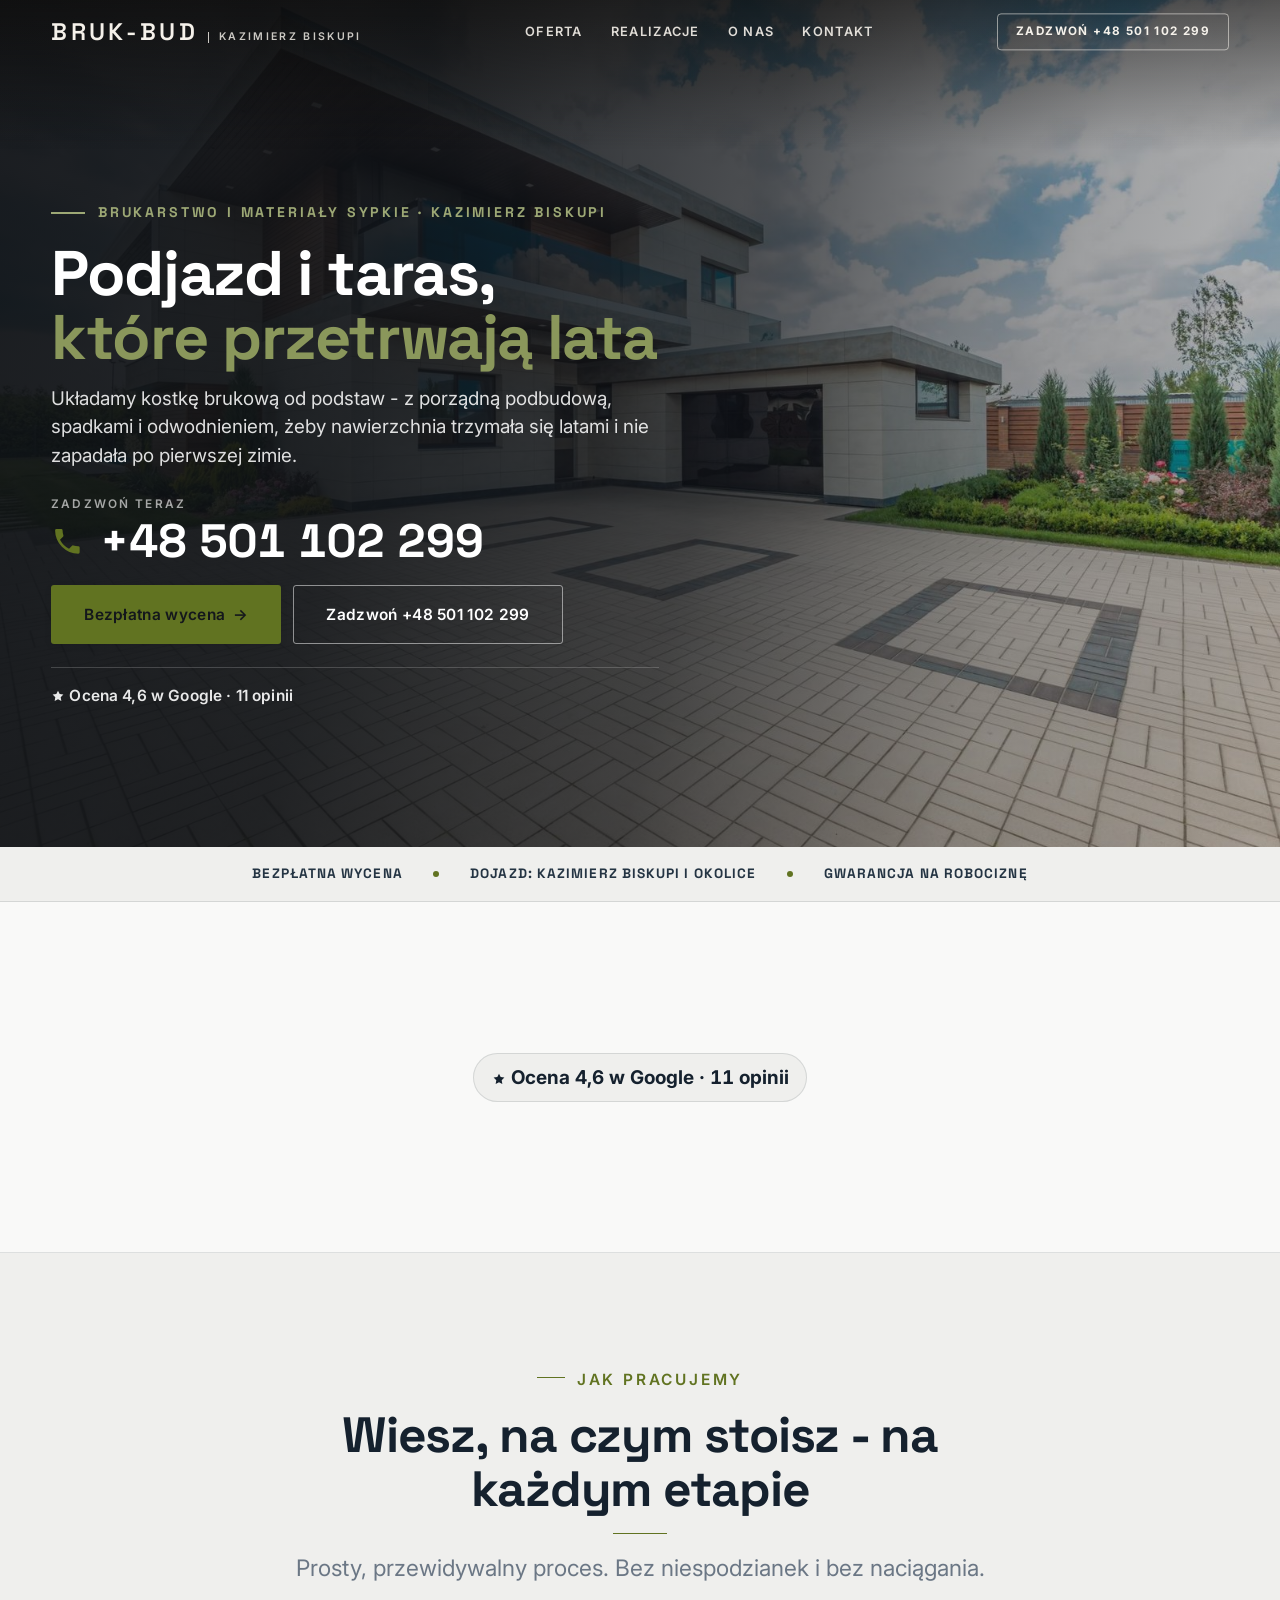
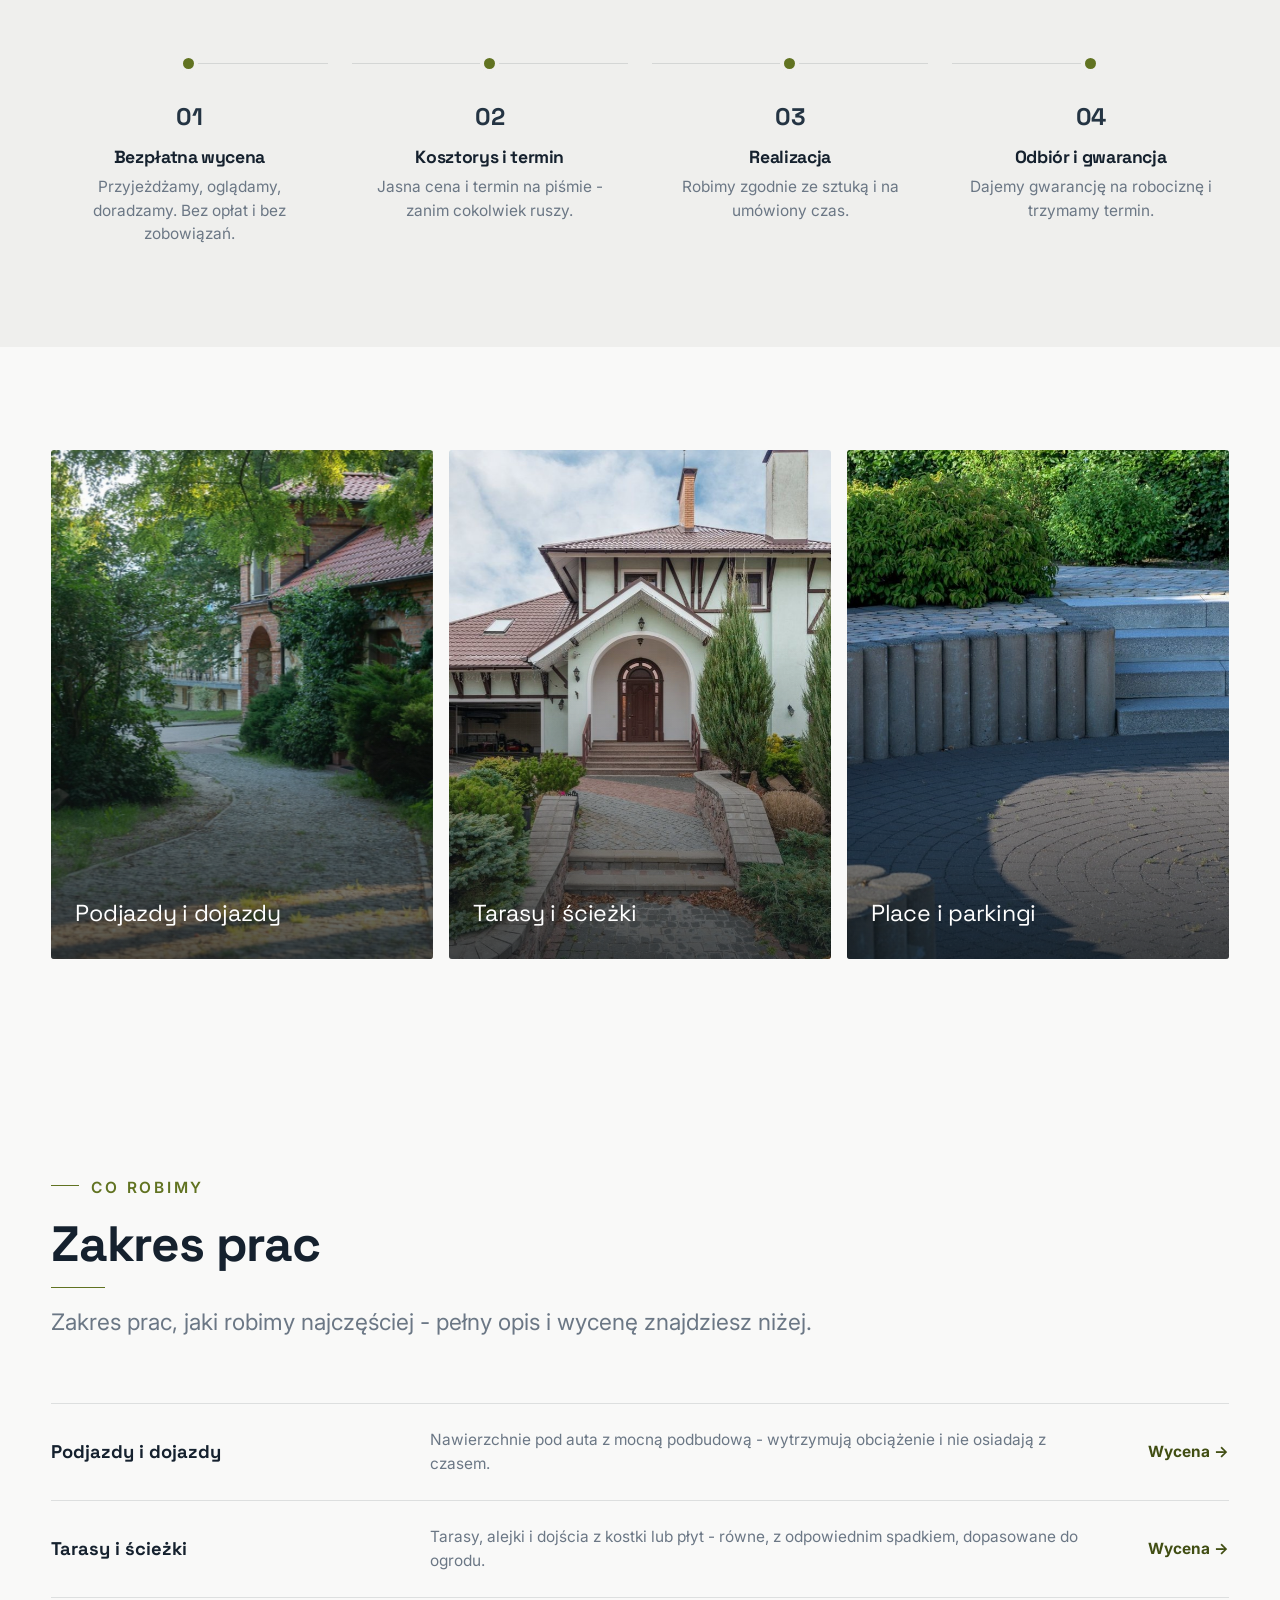
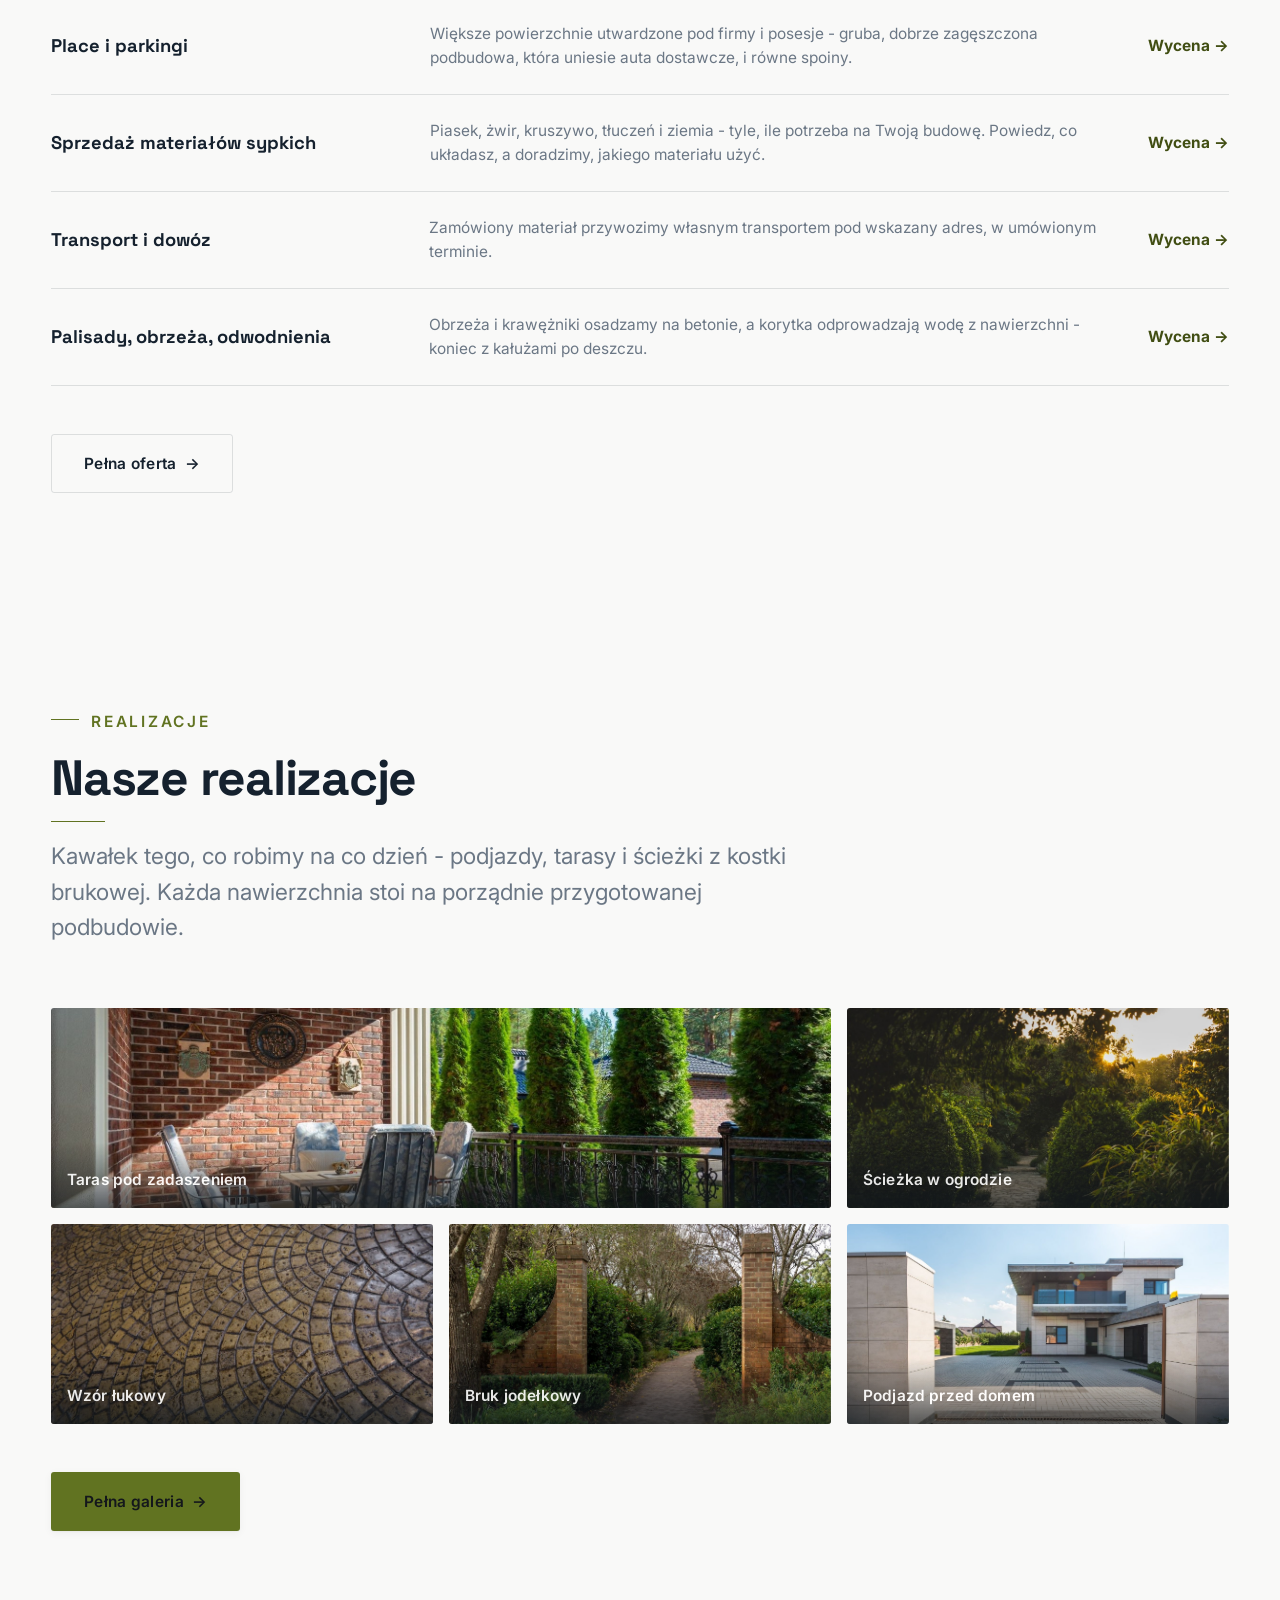
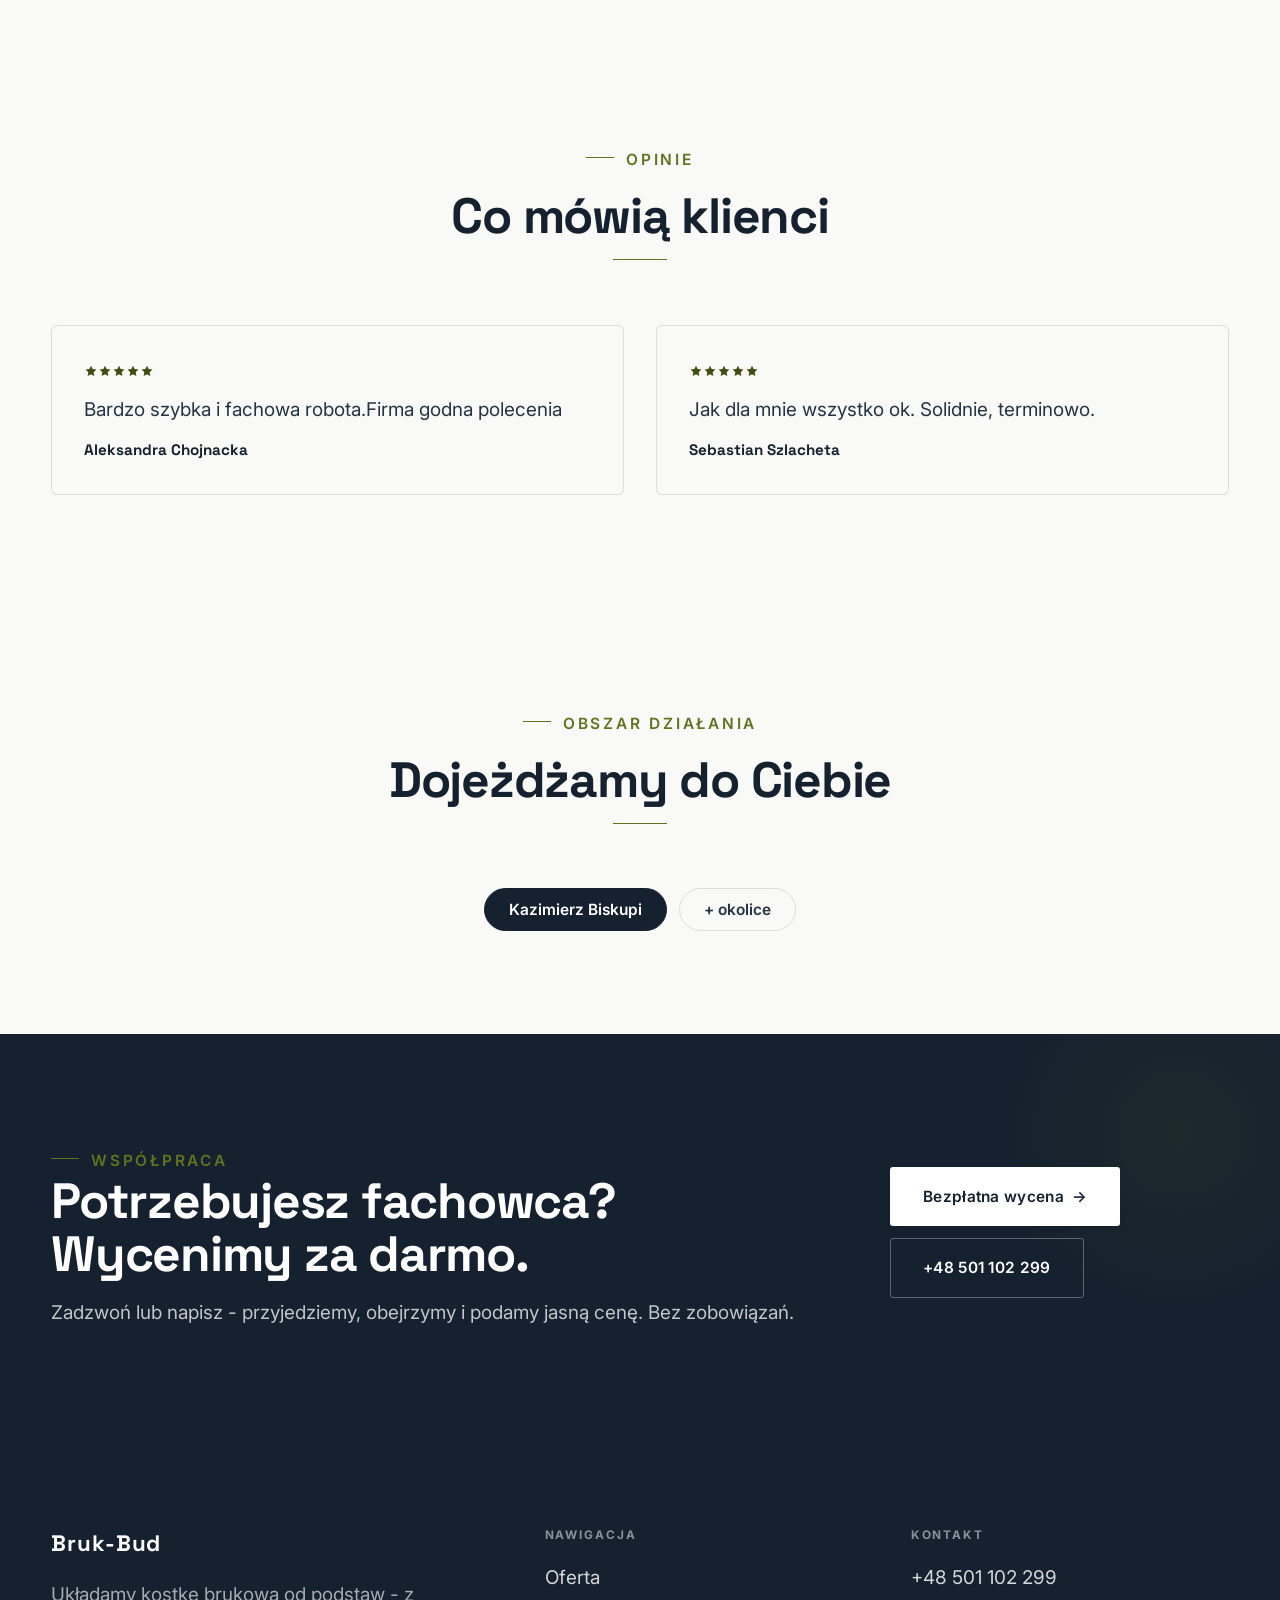
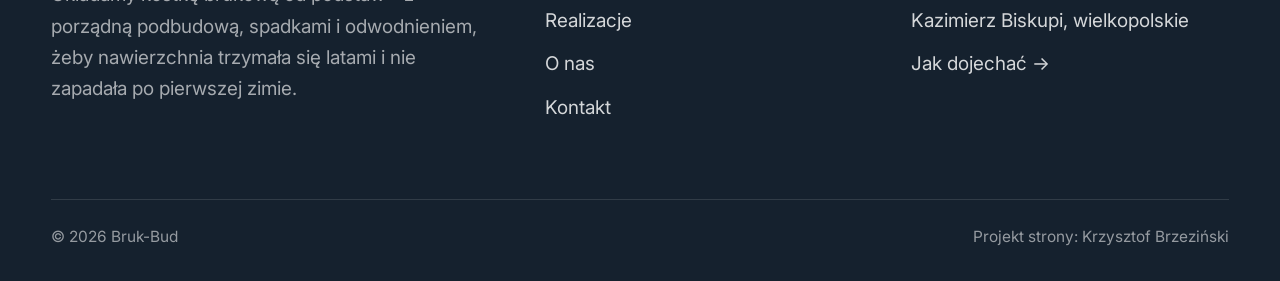
==== index.html @ 710ef91d "Strona demo: bruk-bud-ukladanie-kostki-brukowej-sprzedaz-i-transport-materialow-sypkich" ====
<!DOCTYPE html>
<html lang="pl">
<head>
<meta charset="UTF-8">
<meta name="viewport" content="width=device-width, initial-scale=1.0">
<title>Bruk-Bud - Brukarstwo i materiały sypkie · Kazimierz Biskupi</title>
<meta name="description" content="Bruk-Bud - układanie kostki brukowej, podjazdy, tarasy i place, a do tego sprzedaż i dowóz materiałów sypkich: piasku, żwiru, kruszywa i ziemi. Kazimierz Biskupi, Konin i okolice.">
<link rel="preconnect" href="https://fonts.googleapis.com">
<link rel="preconnect" href="https://fonts.gstatic.com" crossorigin>
<link href="https://fonts.googleapis.com/css2?family=Space+Grotesk:wght@500;600;700&family=Inter:wght@400;500;600&display=swap" rel="stylesheet">
<link rel="stylesheet" href="assets/styles.css">
</head>
<body>

<header class="nav">
  <div class="wrap nav-inner">
    <a class="brand" href="index.html"><span class="name">Bruk-Bud</span><span class="sub">Kazimierz Biskupi</span></a>
    <nav class="nav-links">
      <a href="oferta.html">Oferta</a>
      <a href="realizacje.html">Realizacje</a>
      <a href="o-nas.html">O nas</a>
      <a href="kontakt.html">Kontakt</a>
      <a href="tel:+48501102299" class="btn btn-accent">Zadzwoń +48 501 102 299</a>
    </nav>
    <button class="nav-toggle" aria-label="Menu"><span></span><span></span><span></span></button>
  </div>
</header>

<section class="hero-fach">
  <img class="hf-photo" src="img/hero.jpg" fetchpriority="high" data-rotate="img/g12.jpg|img/g14.jpg" alt="Bruk-Bud">
  <div class="hf-panel">
    <div class="hf-inner">
      <span class="hf-kicker">Brukarstwo i materiały sypkie · Kazimierz Biskupi</span>
      <h1 class="hf-title">Podjazd i taras, <em>które przetrwają lata</em></h1>
      <p class="hf-lead">Układamy kostkę brukową od podstaw - z porządną podbudową, spadkami i odwodnieniem, żeby nawierzchnia trzymała się latami i nie zapadała po pierwszej zimie.</p>
      <a class="hf-phone" href="tel:+48501102299"><span class="hf-phone-lab">Zadzwoń teraz</span><span class="hf-phone-num"><svg class="ico-tel" width="16" height="16" viewBox="0 0 24 24" fill="none" aria-hidden="true"><path d="M6.6 10.8a15.5 15.5 0 0 0 6.6 6.6l2.2-2.2a1 1 0 0 1 1-.24 11.4 11.4 0 0 0 3.6.58 1 1 0 0 1 1 1V20a1 1 0 0 1-1 1A17 17 0 0 1 3 4a1 1 0 0 1 1-1h3.5a1 1 0 0 1 1 1c0 1.25.2 2.46.58 3.6a1 1 0 0 1-.25 1l-2.23 2.2Z" fill="currentColor"/></svg> +48 501 102 299</span></a>
      <div class="hf-actions">
        <a href="kontakt.html" class="btn btn-accent">Bezpłatna wycena <span class="arr">→</span></a>
        <a href="tel:+48501102299" class="btn btn-ghost hf-ghost">Zadzwoń +48 501 102 299</a>
      </div>
      <div class="hf-trust"><svg class="ico-star" width="14" height="14" viewBox="0 0 24 24" style="vertical-align:-2px" aria-hidden="true"><path d="M12 2.8l2.85 5.8 6.4.93-4.63 4.5 1.1 6.37L12 17.4l-5.72 3 1.1-6.37-4.63-4.5 6.4-.93L12 2.8Z" fill="currentColor"/></svg> Ocena 4,6 w Google · 11 opinii</div>
    </div>
  </div>
</section>
<section class="fach-promise">
  <div class="wrap">
    <ul class="fp-row reveal"><li>Bezpłatna wycena</li><li>Dojazd: Kazimierz Biskupi i okolice</li><li>Gwarancja na robociznę</li></ul>
  </div>
</section>
<section class="trust-bar">
  <div class="wrap">
    <div class="tb-google reveal"><svg class="ico-star" width="14" height="14" viewBox="0 0 24 24" style="vertical-align:-2px" aria-hidden="true"><path d="M12 2.8l2.85 5.8 6.4.93-4.63 4.5 1.1 6.37L12 17.4l-5.72 3 1.1-6.37-4.63-4.5 6.4-.93L12 2.8Z" fill="currentColor"/></svg> Ocena 4,6 w Google · 11 opinii</div>
  </div>
</section>
<section class="proces fachowcy">
  <div class="wrap">
    <div class="head center reveal">
      <span class="eyebrow">Jak pracujemy</span>
      <h2>Wiesz, na czym stoisz - na każdym etapie</h2>
      <p>Prosty, przewidywalny proces. Bez niespodzianek i bez naciągania.</p>
    </div>
    <ol class="proces-line">
      <li class="reveal"><span class="pno">01</span><h3>Bezpłatna wycena</h3><p>Przyjeżdżamy, oglądamy, doradzamy. Bez opłat i bez zobowiązań.</p></li>
      <li class="reveal"><span class="pno">02</span><h3>Kosztorys i termin</h3><p>Jasna cena i termin na piśmie - zanim cokolwiek ruszy.</p></li>
      <li class="reveal"><span class="pno">03</span><h3>Realizacja</h3><p>Robimy zgodnie ze sztuką i na umówiony czas.</p></li>
      <li class="reveal"><span class="pno">04</span><h3>Odbiór i gwarancja</h3><p>Dajemy gwarancję na robociznę i trzymamy termin.</p></li>
    </ol>
  </div>
</section>
<section class="gateways-band">
  <div class="wrap">
    <div class="gateways">
      <a href="oferta.html" class="gateway reveal"><img src="img/g1.jpg" alt="Podjazdy i dojazdy" loading="lazy"><span class="g-ttl">Podjazdy i dojazdy</span></a>
      <a href="oferta.html" class="gateway reveal"><img src="img/g2.jpg" alt="Tarasy i ścieżki" loading="lazy"><span class="g-ttl">Tarasy i ścieżki</span></a>
      <a href="oferta.html" class="gateway reveal"><img src="img/g3.jpg" alt="Place i parkingi" loading="lazy"><span class="g-ttl">Place i parkingi</span></a>
    </div>
  </div>
</section>
<section class="fach-uslugi">
  <div class="wrap">
    <div class="head reveal">
      <span class="eyebrow">Co robimy</span>
      <h2>Zakres prac</h2>
      <p>Zakres prac, jaki robimy najczęściej - pełny opis i wycenę znajdziesz niżej.</p>
    </div>
    <ul class="fu-list">
      <li class="fu-row reveal"><div class="fu-name">Podjazdy i dojazdy</div><div class="fu-desc">Nawierzchnie pod auta z mocną podbudową - wytrzymują obciążenie i nie osiadają z czasem.</div><a class="fu-cta" href="kontakt.html">Wycena <span class="arr">→</span></a></li>
      <li class="fu-row reveal"><div class="fu-name">Tarasy i ścieżki</div><div class="fu-desc">Tarasy, alejki i dojścia z kostki lub płyt - równe, z odpowiednim spadkiem, dopasowane do ogrodu.</div><a class="fu-cta" href="kontakt.html">Wycena <span class="arr">→</span></a></li>
      <li class="fu-row reveal"><div class="fu-name">Place i parkingi</div><div class="fu-desc">Większe powierzchnie utwardzone pod firmy i posesje - gruba, dobrze zagęszczona podbudowa, która uniesie auta dostawcze, i równe spoiny.</div><a class="fu-cta" href="kontakt.html">Wycena <span class="arr">→</span></a></li>
      <li class="fu-row reveal"><div class="fu-name">Sprzedaż materiałów sypkich</div><div class="fu-desc">Piasek, żwir, kruszywo, tłuczeń i ziemia - tyle, ile potrzeba na Twoją budowę. Powiedz, co układasz, a doradzimy, jakiego materiału użyć.</div><a class="fu-cta" href="kontakt.html">Wycena <span class="arr">→</span></a></li>
      <li class="fu-row reveal"><div class="fu-name">Transport i dowóz</div><div class="fu-desc">Zamówiony materiał przywozimy własnym transportem pod wskazany adres, w umówionym terminie.</div><a class="fu-cta" href="kontakt.html">Wycena <span class="arr">→</span></a></li>
      <li class="fu-row reveal"><div class="fu-name">Palisady, obrzeża, odwodnienia</div><div class="fu-desc">Obrzeża i krawężniki osadzamy na betonie, a korytka odprowadzają wodę z nawierzchni - koniec z kałużami po deszczu.</div><a class="fu-cta" href="kontakt.html">Wycena <span class="arr">→</span></a></li>
    </ul>
    <div style="margin-top:var(--space-7)" class="reveal"><a href="oferta.html" class="btn btn-ghost">Pełna oferta <span class="arr">→</span></a></div>
  </div>
</section>
<section>
  <div class="wrap">
    <div class="head reveal">
      <span class="eyebrow">Realizacje</span>
      <h2>Nasze realizacje</h2>
      <p>Kawałek tego, co robimy na co dzień - podjazdy, tarasy i ścieżki z kostki brukowej. Każda nawierzchnia stoi na porządnie przygotowanej podbudowie.</p>
    </div>
    <div class="gallery">
      <div class="tile t-two3 reveal"><img src="img/g4.jpg" alt="Taras pod zadaszeniem" loading="lazy"><div class="cap">Taras pod zadaszeniem</div></div>
      <div class="tile t-third reveal"><img src="img/g5.jpg" alt="Ścieżka w ogrodzie" loading="lazy"><div class="cap">Ścieżka w ogrodzie</div></div>
      <div class="tile t-third reveal"><img src="img/g6.jpg" alt="Wzór łukowy" loading="lazy"><div class="cap">Wzór łukowy</div></div>
      <div class="tile t-third reveal"><img src="img/g7.jpg" alt="Bruk jodełkowy" loading="lazy"><div class="cap">Bruk jodełkowy</div></div>
      <div class="tile t-third reveal"><img src="img/g8.jpg" alt="Podjazd przed domem" loading="lazy"><div class="cap">Podjazd przed domem</div></div>
    </div>
    <div style="margin-top:var(--space-7)" class="reveal"><a href="realizacje.html" class="btn btn-accent">Pełna galeria <span class="arr">→</span></a></div>
  </div>
</section>
<section class="opinie">
  <div class="wrap">
    <div class="head center reveal">
      <span class="eyebrow">Opinie</span>
      <h2>Co mówią klienci</h2>
    </div>
    <div class="opinie-grid">
      <figure class="op-card reveal"><span class="op-star"><svg class="ico-star" width="14" height="14" viewBox="0 0 24 24" style="vertical-align:-2px" aria-hidden="true"><path d="M12 2.8l2.85 5.8 6.4.93-4.63 4.5 1.1 6.37L12 17.4l-5.72 3 1.1-6.37-4.63-4.5 6.4-.93L12 2.8Z" fill="currentColor"/></svg><svg class="ico-star" width="14" height="14" viewBox="0 0 24 24" style="vertical-align:-2px" aria-hidden="true"><path d="M12 2.8l2.85 5.8 6.4.93-4.63 4.5 1.1 6.37L12 17.4l-5.72 3 1.1-6.37-4.63-4.5 6.4-.93L12 2.8Z" fill="currentColor"/></svg><svg class="ico-star" width="14" height="14" viewBox="0 0 24 24" style="vertical-align:-2px" aria-hidden="true"><path d="M12 2.8l2.85 5.8 6.4.93-4.63 4.5 1.1 6.37L12 17.4l-5.72 3 1.1-6.37-4.63-4.5 6.4-.93L12 2.8Z" fill="currentColor"/></svg><svg class="ico-star" width="14" height="14" viewBox="0 0 24 24" style="vertical-align:-2px" aria-hidden="true"><path d="M12 2.8l2.85 5.8 6.4.93-4.63 4.5 1.1 6.37L12 17.4l-5.72 3 1.1-6.37-4.63-4.5 6.4-.93L12 2.8Z" fill="currentColor"/></svg><svg class="ico-star" width="14" height="14" viewBox="0 0 24 24" style="vertical-align:-2px" aria-hidden="true"><path d="M12 2.8l2.85 5.8 6.4.93-4.63 4.5 1.1 6.37L12 17.4l-5.72 3 1.1-6.37-4.63-4.5 6.4-.93L12 2.8Z" fill="currentColor"/></svg></span><blockquote>Bardzo szybka i fachowa robota.Firma godna polecenia</blockquote><span class="op-autor">Aleksandra Chojnacka</span></figure>
      <figure class="op-card reveal"><span class="op-star"><svg class="ico-star" width="14" height="14" viewBox="0 0 24 24" style="vertical-align:-2px" aria-hidden="true"><path d="M12 2.8l2.85 5.8 6.4.93-4.63 4.5 1.1 6.37L12 17.4l-5.72 3 1.1-6.37-4.63-4.5 6.4-.93L12 2.8Z" fill="currentColor"/></svg><svg class="ico-star" width="14" height="14" viewBox="0 0 24 24" style="vertical-align:-2px" aria-hidden="true"><path d="M12 2.8l2.85 5.8 6.4.93-4.63 4.5 1.1 6.37L12 17.4l-5.72 3 1.1-6.37-4.63-4.5 6.4-.93L12 2.8Z" fill="currentColor"/></svg><svg class="ico-star" width="14" height="14" viewBox="0 0 24 24" style="vertical-align:-2px" aria-hidden="true"><path d="M12 2.8l2.85 5.8 6.4.93-4.63 4.5 1.1 6.37L12 17.4l-5.72 3 1.1-6.37-4.63-4.5 6.4-.93L12 2.8Z" fill="currentColor"/></svg><svg class="ico-star" width="14" height="14" viewBox="0 0 24 24" style="vertical-align:-2px" aria-hidden="true"><path d="M12 2.8l2.85 5.8 6.4.93-4.63 4.5 1.1 6.37L12 17.4l-5.72 3 1.1-6.37-4.63-4.5 6.4-.93L12 2.8Z" fill="currentColor"/></svg><svg class="ico-star" width="14" height="14" viewBox="0 0 24 24" style="vertical-align:-2px" aria-hidden="true"><path d="M12 2.8l2.85 5.8 6.4.93-4.63 4.5 1.1 6.37L12 17.4l-5.72 3 1.1-6.37-4.63-4.5 6.4-.93L12 2.8Z" fill="currentColor"/></svg></span><blockquote>Jak dla mnie wszystko ok. Solidnie, terminowo.</blockquote><span class="op-autor">Sebastian Szlacheta</span></figure>
    </div>
  </div>
</section>
<section class="obszar">
  <div class="wrap">
    <div class="head center reveal">
      <span class="eyebrow">Obszar działania</span>
      <h2>Dojeżdżamy do Ciebie</h2>
    </div>
    <ul class="obszar-list reveal"><li class="is-home">Kazimierz Biskupi</li><li>+ okolice</li></ul>
  </div>
</section>
<section class="cta">
  <div class="wrap">
    <div class="reveal">
      <span class="eyebrow">Współpraca</span>
      <h2>Potrzebujesz fachowca? Wycenimy za darmo.</h2>
      <p>Zadzwoń lub napisz - przyjedziemy, obejrzymy i podamy jasną cenę. Bez zobowiązań.</p>
    </div>
    <div class="cta-actions reveal">
      <a href="kontakt.html" class="btn btn-light">Bezpłatna wycena <span class="arr">→</span></a>
      <a href="tel:+48501102299" class="btn btn-ghost" style="color:#fff;border-color:rgba(255,255,255,.3)">+48 501 102 299</a>
    </div>
  </div>
</section>

<footer>
  <div class="wrap">
    <div class="foot-grid">
      <div class="foot-brand">
        <div class="name">Bruk-Bud</div>
        <p>Układamy kostkę brukową od podstaw - z porządną podbudową, spadkami i odwodnieniem, żeby nawierzchnia trzymała się latami i nie zapadała po pierwszej zimie.</p>
      </div>
      <div class="foot-col">
        <h4>Nawigacja</h4>
        <a href="oferta.html">Oferta</a>
        <a href="realizacje.html">Realizacje</a>
        <a href="o-nas.html">O nas</a>
        <a href="kontakt.html">Kontakt</a>
      </div>
      <div class="foot-col">
        <h4>Kontakt</h4>
        <a href="tel:+48501102299">+48 501 102 299</a>
        <p>Kazimierz Biskupi, wielkopolskie</p>
        <a href="https://www.google.com/maps?cid=4151594293863534883" target="_blank" rel="noopener">Jak dojechać →</a>
      </div>
    </div>
    <div class="foot-bot">
      <span>© 2026 Bruk-Bud</span>
      <span>Projekt strony: Krzysztof Brzeziński</span>
    </div>
  </div>
</footer>
<div class="sticky-call"><a class="sc-call" href="tel:+48501102299"><svg class="ico-tel" width="16" height="16" viewBox="0 0 24 24" fill="none" aria-hidden="true"><path d="M6.6 10.8a15.5 15.5 0 0 0 6.6 6.6l2.2-2.2a1 1 0 0 1 1-.24 11.4 11.4 0 0 0 3.6.58 1 1 0 0 1 1 1V20a1 1 0 0 1-1 1A17 17 0 0 1 3 4a1 1 0 0 1 1-1h3.5a1 1 0 0 1 1 1c0 1.25.2 2.46.58 3.6a1 1 0 0 1-.25 1l-2.23 2.2Z" fill="currentColor"/></svg> Zadzwoń</a><a class="sc-quote" href="kontakt.html">Bezpłatna wycena</a></div>

<script src="assets/main.js"></script>
</body>
</html>
---- assets/styles.css ----
/* ============================================================
   STOLBASZ — premium, architektoniczny B2B fit-out
   Jasna paleta, zero brązu. System wg premium-web-craft.
   Projekt strony: Krzysztof Brzeziński
   ============================================================ */

:root{
  /* PALETA — jasna, architektoniczna, chłodna */
  --paper:#F4F6F8;          /* główne tło */
  --paper-2:#E7EBEF;        /* sekcje alternatywne (chłodny jasny szary) */
  --paper-3:#E7EBEF;        /* delikatne wypełnienia */
  --ink:#15212E;            /* tekst główny — chłodny grafit */
  --ink-soft:#243443;       /* nagłówki drugorzędne */
  --muted:#6B7785;          /* tekst poboczny */
  --line:rgba(21,33,46,.12);/* hairline */
  --accent:#E8A317;         /* stonowany petrol-slate — jedyny akcent */
  --accent-d:#C9870C;
  --accent-soft:rgba(232,163,23,.10);
  --dark:#15212E;           /* sekcje ciemne (stopka/CTA) */

  /* ODSTĘPY — skala 4/8 */
  --space-1:4px; --space-2:8px; --space-3:12px; --space-4:16px; --space-5:24px;
  --space-6:32px; --space-7:48px; --space-8:64px; --space-9:96px; --space-10:128px;

  /* TYPOGRAFIA — fluid clamp() (skala podbita 16.07.2026: większe, czytelniejsze litery — uwaga Adama) */
  --text-sm:clamp(.9rem,.87rem + .12vw,1rem);
  --text-base:clamp(1.08rem,1.04rem + .18vw,1.2rem);
  --text-lg:clamp(1.24rem,1.15rem + .34vw,1.44rem);
  --text-h3:clamp(1.34rem,1.22rem + .55vw,1.66rem);
  --text-h2:clamp(2.1rem,1.66rem + 2.1vw,3.1rem);
  --text-h1:clamp(2.9rem,2.1rem + 4vw,5.1rem);

  /* PROMIENIE — architektoniczne, raczej ostre */
  --r-sm:3px; --r-md:6px; --r-lg:10px;

  /* RUCH */
  --ease:cubic-bezier(.25,.46,.45,.94); --dur:.24s;

  /* CIENIE — miękkie, warstwowe */
  --sh-sm:0 1px 2px rgba(16,24,32,.04), 0 2px 8px rgba(16,24,32,.05);
  --sh-md:0 2px 6px rgba(16,24,32,.05), 0 12px 28px -8px rgba(16,24,32,.12);
  --sh-lg:0 6px 14px rgba(16,24,32,.07), 0 26px 56px -18px rgba(16,24,32,.22);

  --hairline:1px solid var(--line);

  --font-display:'Space Grotesk','Inter',sans-serif;
  --font-body:'Inter',sans-serif;
}

*{box-sizing:border-box;margin:0;padding:0}
html{scroll-behavior:smooth}
body{
  font-family:var(--font-body);
  font-size:var(--text-base);
  line-height:1.65;
  color:var(--ink);
  background:var(--paper);
  -webkit-font-smoothing:antialiased;
  text-rendering:optimizeLegibility;
}
img{max-width:100%;display:block}
a{color:inherit;text-decoration:none}

.wrap{width:min(92%,1180px);margin-inline:auto}
section{padding-block:clamp(52px,6.5vw,96px)}

h1,h2,h3{font-family:var(--font-display);font-weight:700;line-height:1.08;letter-spacing:-.02em;color:var(--ink)}
h1{font-size:var(--text-h1);letter-spacing:-.035em}
h2{font-size:var(--text-h2);letter-spacing:-.025em}
h3{font-size:var(--text-h3)}
p{max-width:65ch}

.eyebrow{
  font-family:var(--font-body);
  font-size:var(--text-sm);
  font-weight:600;
  letter-spacing:.18em;
  text-transform:uppercase;
  color:var(--accent);
  display:inline-flex;align-items:center;gap:var(--space-3);
}
/* flex:none + margin-top = kreska trzyma się PIERWSZEJ linii. Wcześniej align-items:center
   centrowało ją względem całego bloku i przy zawinięciu (długi kicker typu
   „…WNĘTRZ · LESZNO · OD 2019") druga linia lądowała z brzydkim wcięciem. */
.eyebrow{align-items:flex-start}
.eyebrow>*,.eyebrow{text-wrap:balance}   /* dlugi kicker lamal sie na sierote typu samo „2019" w drugiej linii */
.eyebrow::before{content:"";width:28px;height:1px;background:var(--accent);display:inline-block;flex:none;margin-top:.62em}

.muted{color:var(--muted)}
.lead{font-size:var(--text-lg);line-height:1.55;color:var(--ink-soft);max-width:50ch}

/* ---------- BUTTONS ---------- */
.btn{
  display:inline-flex;align-items:center;gap:var(--space-2);
  font-weight:600;font-size:var(--text-sm);letter-spacing:.02em;
  padding:var(--space-4) var(--space-6);
  border-radius:var(--r-sm);
  transition:transform var(--dur) var(--ease),box-shadow var(--dur) var(--ease),background var(--dur) var(--ease);
  cursor:pointer;border:1px solid transparent;
}
.btn-accent{background:var(--accent);color:#fff;box-shadow:var(--sh-sm)}
.btn-accent:hover{background:var(--accent-d);transform:translateY(-2px);box-shadow:var(--sh-md)}
.btn-accent:active{transform:translateY(0);box-shadow:var(--sh-sm)}
.btn-ghost{background:transparent;color:var(--ink);border-color:var(--line)}
.btn-ghost:hover{border-color:var(--accent);color:var(--accent);transform:translateY(-2px)}
.btn-light{background:#fff;color:var(--ink);box-shadow:var(--sh-sm)}
.btn-light:hover{transform:translateY(-2px);box-shadow:var(--sh-md)}
.btn .arr{transition:transform var(--dur) var(--ease)}
.btn:hover .arr{transform:translateX(4px)}

/* ---------- NAV ---------- */
.nav{
  position:sticky;top:0;z-index:50;
  background:color-mix(in srgb,var(--paper) 88%,transparent);
  backdrop-filter:saturate(140%) blur(10px);
  border-bottom:var(--hairline);
}
.nav-inner{display:flex;align-items:center;justify-content:space-between;height:72px}
.brand{display:flex;flex-direction:column;line-height:1}
.brand .name{font-family:var(--font-display);font-weight:800;font-size:1.35rem;letter-spacing:.04em}
.brand .sub{font-size:.62rem;letter-spacing:.34em;text-transform:uppercase;color:var(--muted);margin-top:5px}
.nav-links{display:flex;align-items:center;gap:var(--space-6)}
.nav-links a{font-size:var(--text-sm);font-weight:500;color:var(--ink-soft);position:relative;padding-block:4px;transition:color var(--dur) var(--ease)}
.nav-links a::after{content:"";position:absolute;left:0;bottom:0;width:0;height:1.5px;background:var(--accent);transition:width var(--dur) var(--ease)}
.nav-links a:hover,.nav-links a.active{color:var(--ink)}
.nav-links a:hover::after,.nav-links a.active::after{width:100%}
.nav-links .btn{padding:var(--space-2) var(--space-5)}
/* przyciski w nav: właściwy kolor (przebij .nav-links a) + bez podkreślenia */
.nav-links a.btn-accent{color:#fff}
.nav-links a.btn-ghost,.nav-links a.btn-light{color:var(--ink)}
.nav-links a.btn::after{display:none}
.nav-toggle{display:none;background:none;border:none;cursor:pointer;flex-direction:column;gap:5px;padding:8px}
.nav-toggle span{width:24px;height:2px;background:var(--ink);transition:var(--dur)}

/* ---------- HERO (split) ---------- */
.hero{position:relative;overflow:hidden;border-bottom:var(--hairline)}
.hero-grid{display:grid;grid-template-columns:1.05fr .95fr;gap:clamp(24px,4vw,60px);align-items:center;
  padding-block:clamp(36px,4.5vw,64px)}
.hero-copy .eyebrow{margin-bottom:var(--space-5)}
.hero-copy h1{margin-bottom:var(--space-5)}
.hero-copy .lead{margin-bottom:var(--space-7)}
.hero-actions{display:flex;flex-wrap:wrap;gap:var(--space-4)}
.hero-art{position:relative;aspect-ratio:4/3;border-radius:var(--r-lg);overflow:hidden;box-shadow:var(--sh-lg)}
.hero-art img{width:100%;height:100%;object-fit:cover}
.hero-art::after{content:"";position:absolute;inset:0;background:linear-gradient(180deg,transparent 55%,rgba(18,24,28,.28))}
.hero-badge{position:absolute;left:var(--space-5);bottom:var(--space-5);z-index:2;
  background:rgba(252,252,251,.94);backdrop-filter:blur(4px);
  border-radius:var(--r-md);padding:var(--space-4) var(--space-5);box-shadow:var(--sh-md);max-width:78%}
.hero-badge strong{display:block;font-family:var(--font-display);font-size:1rem;letter-spacing:-.01em}
.hero-badge span{font-size:var(--text-sm);color:var(--muted)}

/* ---------- HERO duży / kinowy (strona główna) ---------- */
.hero-cine{position:relative;min-height:clamp(560px,82vh,840px);min-height:clamp(560px,82svh,840px);display:flex;align-items:center;overflow:hidden;border-bottom:var(--hairline)}
.hero-cine>img{position:absolute;inset:0;width:100%;height:100%;object-fit:cover;z-index:0}
.hero-cine::after{content:"";position:absolute;inset:0;z-index:1;
  background:linear-gradient(95deg,rgba(13,18,23,.86) 0%,rgba(13,18,23,.64) 32%,rgba(13,18,23,.24) 62%,rgba(13,18,23,.04) 100%)}
.hero-cine .wrap{position:relative;z-index:2;padding-block:var(--space-8)}
.hero-cine .hero-copy{max-width:660px}
.hero-cine .eyebrow{color:#fff;margin-bottom:var(--space-5)}
.hero-cine .eyebrow::before{background:#fff}
.hero-cine h1{color:#fff;margin-bottom:var(--space-5);font-size:clamp(2.9rem,2rem + 4.4vw,5.2rem);text-wrap:balance}
.hero-cine .lead{color:rgba(255,255,255,.92);max-width:48ch;margin-bottom:var(--space-7)}
.hero-cine .hero-actions{display:flex;flex-wrap:wrap;gap:var(--space-4)}
/* NISKIE OKNO (laptop z dokiem i paskami przeglądarki ma ~700-780 px wysokości widoku):
   H1 do 5.2rem + długi lead nie mieściły się i przyciski wypadały POD krawędź ekranu -
   klient widział stronę bez ani jednego CTA. Skalujemy w dół, zamiast przycinać treść. */
@media(min-width:821px) and (max-height:820px){
  .hero-cine{min-height:clamp(520px,94svh,780px)}
  .hero-cine .wrap{padding-block:var(--space-6)}
  .hero-cine h1{font-size:clamp(2.2rem,1.5rem + 2.6vw,3.6rem);margin-bottom:var(--space-4)}
  .hero-cine .eyebrow{margin-bottom:var(--space-4)}
  .hero-cine .lead{margin-bottom:var(--space-5);max-width:44ch}
}
@media(max-width:680px){
  .hero-cine{min-height:clamp(520px,76vh,640px);min-height:clamp(520px,76svh,640px);align-items:flex-end}
  .hero-cine::after{background:linear-gradient(0deg,rgba(13,18,23,.9) 6%,rgba(13,18,23,.45) 55%,rgba(13,18,23,.25) 100%)}
  .hero-cine .wrap{padding-bottom:var(--space-9)}
  /* TELEFON (~90% oglądających): lead potrafił zająć 8 linii i zepchnąć CTA poza pierwszy ekran.
     Zwężamy interlinię i skalę - treści nie ucinamy, bo to ona sprzedaje. */
  .hero-cine .lead{font-size:.98rem;line-height:1.5;margin-bottom:var(--space-5)}
  .hero-cine .eyebrow{font-size:.72rem;letter-spacing:.13em;margin-bottom:var(--space-4)}
  .hero-cine .eyebrow::before{width:20px}
  .hero-cine h1{margin-bottom:var(--space-4)}
}

/* full-bleed hero variant (podstrony) */
.pagehead{position:relative;min-height:46vh;min-height:46svh;display:flex;align-items:flex-end;overflow:hidden;border-bottom:var(--hairline)}
.pagehead img{position:absolute;inset:0;width:100%;height:100%;object-fit:cover}
.pagehead::after{content:"";position:absolute;inset:0;background:linear-gradient(180deg,rgba(18,24,28,.25),rgba(18,24,28,.62))}
.pagehead .wrap{position:relative;z-index:2;padding-block:var(--space-9);color:#fff}
.pagehead h1{color:#fff;max-width:18ch}
.pagehead .eyebrow{color:#fff}
.pagehead .eyebrow::before{background:#fff}
.pagehead p{color:rgba(255,255,255,.86);margin-top:var(--space-4);max-width:54ch}

/* ---------- STRIP (pasek skrótów / liczby) ---------- */
.strip{background:var(--dark);color:#fff}
.strip .wrap{display:grid;grid-template-columns:repeat(4,1fr);gap:var(--space-6);padding-block:var(--space-8)}
.strip .item .k{font-family:var(--font-display);font-size:clamp(1.6rem,1.2rem + 1.4vw,2.4rem);font-weight:800;letter-spacing:-.02em;color:#fff}
.strip .item .v{font-size:var(--text-sm);color:rgba(255,255,255,.66);margin-top:var(--space-2);line-height:1.45}
.strip .item{border-left:2px solid var(--accent);padding-left:var(--space-5)}

/* ---------- SECTION HEAD ---------- */
.head{max-width:48rem;margin-bottom:var(--space-8)}
.head.center{margin-inline:auto;text-align:center}
.head .eyebrow{margin-bottom:var(--space-4)}
.head h2{margin-bottom:var(--space-4)}
.head p{color:var(--muted);font-size:var(--text-lg);line-height:1.55}
.head.center p{margin-inline:auto}

/* ---------- INTRO SPLIT ---------- */
.split{display:grid;grid-template-columns:.92fr 1.08fr;gap:clamp(28px,5vw,80px);align-items:center}
.split.rev{grid-template-columns:1.08fr .92fr}
.split.rev .split-art{order:-1}
.split-art{position:relative;aspect-ratio:5/4;border-radius:var(--r-lg);overflow:hidden;box-shadow:var(--sh-lg)}
.split-art img{width:100%;height:100%;object-fit:cover}
.split-copy h2{margin-bottom:var(--space-5)}
.split-copy p+p{margin-top:var(--space-4)}
.split-copy .btn{margin-top:var(--space-6)}

/* ---------- SERVICES (zakres) ---------- */
.svc-grid{display:grid;grid-template-columns:repeat(auto-fit,minmax(280px,1fr));gap:var(--space-5)}
.svc{background:#fff;border:var(--hairline);border-radius:var(--r-md);padding:var(--space-7) var(--space-6);
  transition:transform var(--dur) var(--ease),box-shadow var(--dur) var(--ease),border-color var(--dur) var(--ease);
  position:relative;overflow:hidden}
.svc::before{content:"";position:absolute;left:0;top:0;width:3px;height:0;background:var(--accent);transition:height var(--dur) var(--ease)}
.svc:hover{transform:translateY(-4px);box-shadow:var(--sh-md);border-color:transparent}
.svc:hover::before{height:100%}
.svc .ic{font-family:var(--font-display);font-size:.8rem;font-weight:700;letter-spacing:.12em;color:var(--accent);margin-bottom:var(--space-4)}
.svc h3{margin-bottom:var(--space-3);font-size:1.22rem}
.svc p{color:var(--muted);font-size:var(--text-base);line-height:1.6}

/* big detailed service rows */
.svc-row{display:grid;grid-template-columns:.8fr 1.2fr;gap:clamp(20px,4vw,60px);align-items:center;padding-block:var(--space-8)}
.svc-row+.svc-row{border-top:var(--hairline)}
.svc-row.rev{grid-template-columns:1.2fr .8fr}
/* Naprzemienny układ wierszy oferty: co drugi wiersz ma zdjęcie po PRAWEJ.
   Było `order:-1` — martwy kod, bo zdjęcie i tak jest pierwszym dzieckiem w HTML,
   więc wszystkie wiersze wyglądały identycznie (zdjęcie zawsze z lewej), a `rev`
   zmieniało tylko szerokość kolumn. Znalezione 29.07.2026 przy różnicowaniu kierunków
   animacji (pomiar pozycji: art.mid 390/502 przy row.mid 756 — zawsze lewa strona). */
.svc-row.rev .svc-row-art{order:2}
.svc-row-art{aspect-ratio:4/3;border-radius:var(--r-md);overflow:hidden;box-shadow:var(--sh-md)}
.svc-row-art img{width:100%;height:100%;object-fit:cover}
.svc-row h3{font-size:1.5rem;margin-bottom:var(--space-4)}
.svc-row .num{font-family:var(--font-display);font-size:.85rem;font-weight:700;letter-spacing:.14em;color:var(--accent);display:block;margin-bottom:var(--space-3)}
.svc-row ul{list-style:none;margin-top:var(--space-4);display:flex;flex-direction:column;gap:var(--space-2)}
.svc-row li{position:relative;padding-left:var(--space-5);color:var(--muted);font-size:var(--text-base)}
.svc-row li::before{content:"";position:absolute;left:0;top:.62em;width:8px;height:1px;background:var(--accent)}

/* ---------- GALLERY (realizacje) ---------- */
.gallery{display:grid;grid-template-columns:repeat(12,1fr);gap:var(--space-4);grid-auto-rows:200px}
/* GALERIA MASONRY — pionowe zdjęcia (portrety beauty/wellness) bez przycinania: kolumny, height auto */
.gallery-masonry{column-count:3;column-gap:var(--space-4)}
@media(max-width:900px){.gallery-masonry{column-count:2}}
@media(max-width:560px){.gallery-masonry{column-count:1}}
.gallery-masonry .m-tile{break-inside:avoid;margin:0 0 var(--space-4);padding:0;position:relative;overflow:hidden;border-radius:var(--r-md);border:1px solid var(--line)}
.gallery-masonry .m-tile img{width:100%;height:auto;display:block}
.gallery-masonry .m-tile .cap{position:absolute;left:0;right:0;bottom:0;padding:var(--space-4);color:#fff;background:linear-gradient(0deg,rgba(0,0,0,.55),transparent);font-size:var(--text-sm)}
.gallery-masonry .m-tile .cap small{display:block;font-weight:400;opacity:.78;letter-spacing:.04em;text-transform:uppercase;font-size:.66rem;margin-top:3px}
.tile{position:relative;overflow:hidden;border-radius:var(--r-md);box-shadow:var(--sh-sm);
  transition:transform var(--dur) var(--ease),box-shadow var(--dur) var(--ease)}
.tile img{width:100%;height:100%;object-fit:cover;transition:transform .6s var(--ease)}
.tile:hover{box-shadow:var(--sh-md)}
.tile:hover img{transform:scale(1.05)}
.tile .cap{position:absolute;left:0;right:0;bottom:0;padding:var(--space-5) var(--space-4) var(--space-4);
  background:linear-gradient(transparent,rgba(18,24,28,.78));color:#fff;
  font-size:var(--text-sm);font-weight:600;letter-spacing:.01em;
  opacity:0;transform:translateY(8px);transition:var(--dur) var(--ease)}
.tile:hover .cap{opacity:1;transform:translateY(0)}
.tile .cap small{display:block;font-weight:400;opacity:.78;letter-spacing:.04em;text-transform:uppercase;font-size:.66rem;margin-top:3px}
/* bento spans */
.t-wide{grid-column:span 6}
.t-tall{grid-column:span 6;grid-row:span 2}
.t-std{grid-column:span 6}
.t-third{grid-column:span 4}
.t-two3{grid-column:span 8}

/* ---------- TRUST / WIARYGODNOŚĆ ---------- */
.trust{background:var(--paper-2)}
.trust-grid{display:grid;grid-template-columns:repeat(auto-fit,minmax(240px,1fr));gap:var(--space-5);margin-top:var(--space-7)}
.trust-card{background:#fff;border-radius:var(--r-md);padding:var(--space-7) var(--space-6);box-shadow:var(--sh-sm);border-top:3px solid var(--accent)}
.trust-card .big{font-family:var(--font-display);font-size:clamp(1.8rem,1.3rem + 1.6vw,2.6rem);font-weight:800;letter-spacing:-.02em;color:var(--ink);line-height:1}
.trust-card h3{font-size:1.12rem;margin:var(--space-3) 0 var(--space-2)}
.trust-card p{color:var(--muted);font-size:var(--text-base);line-height:1.55}

/* ---------- CTA band ---------- */
.cta{background:var(--dark);color:#fff;position:relative;overflow:hidden}
.cta .wrap{display:grid;grid-template-columns:1.4fr .6fr;gap:var(--space-7);align-items:center;position:relative;z-index:2}
.cta h2{color:#fff;max-width:20ch}
.cta p{color:rgba(255,255,255,.74);margin-top:var(--space-4)}
.cta-actions{display:flex;flex-direction:column;gap:var(--space-3);align-items:flex-start}
.cta::before{content:"";position:absolute;right:-80px;top:-80px;width:360px;height:360px;border-radius:50%;
  background:radial-gradient(circle,var(--accent-soft),transparent 70%)}

/* ---------- CONTACT ---------- */
.contact-grid{display:grid;grid-template-columns:.85fr 1.15fr;gap:clamp(28px,4vw,56px);align-items:start}
.info-list{display:flex;flex-direction:column;gap:var(--space-2)}
.info-row{display:flex;gap:var(--space-4);align-items:flex-start;padding-block:var(--space-4);border-bottom:var(--hairline)}
.info-row .ic{flex:none;width:42px;height:42px;display:grid;place-items:center;border-radius:50%;
  background:var(--accent-soft);color:var(--accent);font-size:1.05rem}
.info-row .lbl{font-size:.72rem;letter-spacing:.14em;text-transform:uppercase;color:var(--muted)}
.info-row .val{font-weight:600;font-size:var(--text-base);margin-top:2px}
.info-row a.val:hover{color:var(--accent)}
.map{border:none;border-radius:var(--r-lg);box-shadow:var(--sh-md);width:100%;height:100%;min-height:380px;filter:grayscale(.2) contrast(1.02)}
.form{background:#fff;border:var(--hairline);border-radius:var(--r-lg);padding:clamp(24px,3vw,40px);box-shadow:var(--sh-sm)}
.form .fld{margin-bottom:var(--space-5)}
.form label{display:block;font-size:var(--text-sm);font-weight:600;margin-bottom:var(--space-2)}
.form input,.form textarea{width:100%;font-family:inherit;font-size:var(--text-base);color:var(--ink);
  padding:var(--space-4);border:var(--hairline);border-radius:var(--r-sm);background:var(--paper);transition:border-color var(--dur)}
.form input:focus,.form textarea:focus{outline:none;border-color:var(--accent);background:#fff}
.form textarea{resize:vertical;min-height:120px}
.form .note{font-size:var(--text-sm);color:var(--muted);margin-top:var(--space-3)}

/* ---------- FOOTER ---------- */
footer{background:var(--dark);color:#fff;padding-block:var(--space-9) var(--space-6)}
.foot-grid{display:grid;grid-template-columns:1.4fr 1fr 1fr;gap:var(--space-7);margin-bottom:var(--space-8)}
.foot-brand .name{font-family:var(--font-display);font-weight:800;font-size:1.4rem;letter-spacing:.04em}
.foot-brand p{color:rgba(255,255,255,.62);margin-top:var(--space-4);font-size:var(--text-base);max-width:38ch}
.foot-col h4{font-size:.74rem;letter-spacing:.16em;text-transform:uppercase;color:rgba(255,255,255,.5);margin-bottom:var(--space-4)}
.foot-col a,.foot-col p{display:block;color:rgba(255,255,255,.82);font-size:var(--text-base);margin-bottom:var(--space-3)}
.foot-col a:hover{color:#fff}
.foot-bot{border-top:1px solid rgba(255,255,255,.12);padding-top:var(--space-5);display:flex;justify-content:space-between;flex-wrap:wrap;gap:var(--space-3);
  font-size:var(--text-sm);color:rgba(255,255,255,.55)}
.foot-bot a:hover{color:#fff}

/* ---------- REVEAL ---------- */
.reveal{opacity:0;transform:translateY(22px);transition:opacity .6s var(--ease),transform .6s var(--ease)}
.reveal.in{opacity:1;transform:none}

/* ---------- RESPONSIVE ---------- */
@media(max-width:920px){
  .hero-grid,.split,.split.rev,.svc-row,.svc-row.rev,.cta .wrap,.contact-grid,.foot-grid{grid-template-columns:1fr}
  .split.rev .split-art,.svc-row.rev .svc-row-art{order:0}
  .hero-art{aspect-ratio:16/10;max-height:420px}
  .strip .wrap{grid-template-columns:repeat(2,1fr);gap:var(--space-7)}
  .gallery{grid-auto-rows:180px}
  .t-wide,.t-tall,.t-std,.t-third,.t-two3{grid-column:span 6}
  .t-tall{grid-row:span 1}
  .cta-actions{flex-direction:row;flex-wrap:wrap}
  .foot-grid{gap:var(--space-6)}
}
@media(max-width:680px){
  .nav-links{position:fixed;inset:72px 0 auto 0;background:var(--paper);flex-direction:column;align-items:stretch;
    gap:0;padding:var(--space-4) 6%;border-bottom:var(--hairline);box-shadow:var(--sh-md);
    transform:translateY(-120%);transition:transform var(--dur) var(--ease)}
  .nav-links.open{transform:translateY(0)}
  .nav-links a{padding-block:var(--space-4);border-bottom:var(--hairline)}
  .nav-links .btn{margin-top:var(--space-3);justify-content:center}
  .nav-toggle{display:flex}
  .strip .wrap{grid-template-columns:1fr}
  .gallery{grid-template-columns:repeat(6,1fr)}
  .foot-grid{grid-template-columns:1fr}
}
@media(prefers-reduced-motion:reduce){
  *{animation-duration:.01ms!important;transition:none!important}
  .reveal{opacity:1!important;transform:none!important}
  html{scroll-behavior:auto}
}

/* ============================================================
   PREMIUM LAYER — destylat deep-researchu branż (anty-AI, spokój).
   Zmienne STOLBASZ (--accent/--ink/--paper/--line/--dark). Ruch ledwo
   zauważalny, krzywa cubic-bezier(.16,.84,.44,1); prefers-reduced-motion
   pokryte blanketem wyżej. Karty hairline zamiast cieni = #1 sygnał „nie-AI".
   ============================================================ */

/* więcej oddechu między sekcjami (liderzy: 110-130px) */
section{padding-block:clamp(64px,8vw,128px)}

/* 1) Aksamitny reveal — dłuższa, miękka krzywa zamiast „skoku" */
.reveal{transition:opacity .9s cubic-bezier(.16,.84,.44,1),transform .9s cubic-bezier(.16,.84,.44,1);will-change:opacity,transform}
/* stagger TYLKO w galerii (tam pozycja = porządek dzieci) */
.gallery .reveal:nth-child(2){transition-delay:.07s}
.gallery .reveal:nth-child(3){transition-delay:.14s}
.gallery .reveal:nth-child(4){transition-delay:.21s}
.gallery .reveal:nth-child(5){transition-delay:.28s}
.gallery .reveal:nth-child(6){transition-delay:.35s}

/* 2) Hero STATYCZNY na .hero-cine — Ken Burns CAŁKIEM WYŁĄCZONY 26.06 (3. zgłoszenie Szymona).
   GENEZA: animowanie scale na <img> hero z teksturami (cegły/framugi) re-samplinguje obraz
   klatka po klatce → na części ekranów drobne drganie/shimmer = „heroshot się trzęsie".
   translateY usunięto wcześniej, scale-only + will-change/GPU NIE wystarczyły do GWARANCJI gładkości.
   Krzysztof zażądał pewności („make sure, że błąd się nie pojawi") > efekt. Zero animacji = 0% drgania.
   Delikatny zoom zostaje TYLKO w pełnoekranowych hero gastro/studio (hg-bg/hs-bg — tło, inny
   mechanizm, chwalone, nigdy nie zgłaszane). NIE wracać do KB na .hero-cine bez realnego testu
   na sprzęcie klienta — to ryzyko regresji „trzęsienia”. */
/* BEZPIECZNY "wow" na hero = jednorazowy FADE-IN (opacity), nie zoom.
   opacity nie dotyka bitmapy → gładkie na KAŻDYM zdjęciu/ekranie/GPU, zero ryzyka migotania.
   Geometryczny ruch (scale/translate) na .hero-cine jest ZAKAZANY (bramka pilnuje). */
@keyframes heroFade{from{opacity:0}to{opacity:1}}
.hero-cine>img{transform:none;animation:heroFade 1.1s ease-out both}

/* 3) Akcentowy hairline pod nagłówkiem sekcji, który „rysuje się" przy wejściu */
.head h2{position:relative;padding-bottom:18px}
.head h2::after{content:"";position:absolute;left:0;bottom:0;height:1px;width:0;background:var(--accent);transition:width 1s cubic-bezier(.16,.84,.44,1) .15s}
.head.center h2::after{left:50%;transform:translateX(-50%)}
.head.reveal.in h2::after,.head.center.reveal.in h2::after{width:54px}

/* 4) Karty HAIRLINE zamiast cieni/zaokrągleń (najmocniejszy anty-AI detal) */
.svc{background:transparent;border:1px solid var(--line);border-radius:var(--r-sm);box-shadow:none}
.svc:hover{box-shadow:none;border-color:var(--accent);transform:translateY(-3px)}
.trust-card{background:transparent;box-shadow:none;border:1px solid var(--line);border-top:2px solid var(--accent);border-radius:var(--r-sm)}
.tile{box-shadow:none;border-radius:var(--r-sm)}
.tile:hover{box-shadow:none}

/* 5) Sticky-nav kondensuje się po przewinięciu (sygnał dopracowania) */
.nav{transition:box-shadow .4s ease,background .4s ease}
.nav.is-stuck{box-shadow:0 1px 0 var(--line),0 14px 30px -24px rgba(0,0,0,.45)}
.nav-inner{transition:height .35s var(--ease)}
.nav.is-stuck .nav-inner{height:60px}

/* 6) MANIFESTO — pełnoekranowy cytat-bohater (zastępuje generyczne „Dlaczego my") */
.manifesto{background:var(--paper-2);text-align:center}
.manifesto .wrap{max-width:60rem}
.manifesto p{font-family:var(--font-display);font-style:italic;font-size:clamp(1.6rem,1rem + 2.4vw,2.8rem);line-height:1.32;color:var(--ink-soft);margin-inline:auto;max-width:26ch;position:relative;padding-top:var(--space-8)}
.manifesto p::before{content:"";position:absolute;top:0;left:50%;transform:translateX(-50%);width:54px;height:1px;background:var(--accent)}
.manifesto p span{color:var(--accent);font-style:italic}

/* 7) GATEWAYS — 3 duże bramy-zdjęcia (zamiast paska menu usług) */
.gateways{display:grid;grid-template-columns:repeat(3,1fr);gap:var(--space-4)}
.gateway{position:relative;aspect-ratio:3/4;overflow:hidden;border-radius:var(--r-sm);display:block}
.gateway img{width:100%;height:100%;object-fit:cover;transition:transform .8s var(--ease),filter .5s var(--ease)}
.gateway::after{content:"";position:absolute;inset:0;background:linear-gradient(180deg,transparent 38%,rgba(18,24,28,.74))}
.gateway:hover img{transform:scale(1.05);filter:brightness(1.05)}
.gateway .g-ttl{position:absolute;left:0;right:0;bottom:0;z-index:2;padding:var(--space-6) var(--space-5);color:#fff;font-family:var(--font-display);font-size:1.45rem;letter-spacing:-.01em;line-height:1.15}
.gateway .g-ttl small{display:block;font-family:var(--font-body);font-size:var(--text-sm);font-weight:400;opacity:.82;letter-spacing:.03em;margin-top:5px}
@media(max-width:760px){.gateways{grid-template-columns:1fr}.gateway{aspect-ratio:16/10}}

/* 8) LOGO klienta w nagłówku (gdy podane --logo) */
/* 52px domyślnie (feedback Bartka 06.07.2026: 40px ginęło, uwaga padła 3x; ~56px sprawdzone na żywym demie anna-borowiec-makeup) */
.brand-logo{height:64px;width:auto;max-width:300px;object-fit:contain;display:block}
.nav.is-stuck .brand-logo{height:52px}
@media(max-width:680px){.brand-logo{height:46px;max-width:210px}}


/* === RWD: nagłówki na wąskich ekranach (dodane 17.07.2026 razem z fixem clamp) ===
   Po przywróceniu działania clamp() dolna granica --text-h1 (2.9rem) rozpychała
   dokument przy długich polskich słowach na telefonach. Tu ją zjeżdżamy. */
@media (max-width:560px){
  :root{
    --text-h1:clamp(1.9rem, 1.15rem + 4.4vw, 2.7rem);
    --text-h2:clamp(1.5rem, 1rem + 3vw, 2.1rem);
  }
  .hero-cine h1{font-size:clamp(1.9rem, 1.15rem + 4.4vw, 2.7rem)}
  h1,h2{overflow-wrap:break-word}
}

/* GODZINY (godziny_grid z briefu) — dzień po lewej, godziny po prawej. Wcześniej BRAK stylu
   powodował sklejenie "Poniedziałek-Piątek8:00-20:00" (dodane 2026-07-21). Neutralne dla dem bez grafiku. */
.godz{display:flex;flex-direction:column;gap:2px;max-width:440px;margin-top:8px}
.godz-row{display:flex;justify-content:space-between;align-items:baseline;gap:24px;padding:10px 0;border-bottom:1px solid var(--line)}
.godz-row:last-child{border-bottom:0}
.godz-row b{font-weight:600;color:var(--ink)}
.godz-row span{color:var(--muted);white-space:nowrap}

/* === rodzina: fachowcy === */
/* ============================================================
   RODZINA: FACHOWCY (hydraulik/elektryk/remont/brukarstwo/ogrodzenia)
   Doklejane NA WIERZCH base.css. Dziedziczy paletę/fonty skórki (trade/elektryk).
   Filozofia: telefon-bohater + zaufanie + „bezpłatna wycena". Spokój, nie krzyk.
   (count-up i podwójny iframe mapy świadomie pominięte - krytyka blueprintu.)
   ============================================================ */

/* --- PROCES - oś „jak pracujemy" (podpis rodziny, czego nie ma w meblach) --- */
.proces{background:var(--paper-2)}
.proces-line{list-style:none;display:grid;grid-template-columns:repeat(4,1fr);gap:var(--space-5);position:relative;margin:0;padding:0}
.proces-line li{position:relative;padding-top:var(--space-7)}
.proces-line li::before{content:"";position:absolute;top:14px;left:0;right:0;height:1px;background:var(--line)}
.proces-line li:last-child::before{right:50%}
.proces-line li:first-child::before{left:50%}
.proces-line li::after{content:"";position:absolute;top:9px;left:calc(50% - 6px);width:11px;height:11px;border-radius:50%;background:var(--accent);box-shadow:0 0 0 4px var(--paper-2)}
.proces-line .pno{font-family:var(--font-display);font-weight:800;font-size:1.5rem;color:var(--accent);letter-spacing:-.02em;display:block;margin-bottom:var(--space-3);text-align:center}
.proces-line h3{font-size:1.1rem;margin-bottom:var(--space-2);text-align:center}
.proces-line p{color:var(--muted);font-size:var(--text-sm);line-height:1.5;text-align:center;max-width:26ch;margin-inline:auto}
@media(max-width:820px){
  .proces-line{grid-template-columns:1fr;gap:0}
  .proces-line li{padding:var(--space-5) 0 var(--space-5) var(--space-7)}
  .proces-line li::before{left:5px;right:auto;top:0;bottom:0;width:1px;height:auto}
  .proces-line li:first-child::before,.proces-line li:last-child::before{left:5px;right:auto}
  .proces-line li::after{top:var(--space-6);left:0}
  .proces-line .pno,.proces-line h3,.proces-line p{text-align:left;margin-inline:0}
}

/* --- OBSZAR DZIAŁANIA - lokalność (chipy z REALNEGO miasta, bez drugiego iframe) --- */
.obszar .head{text-align:center;margin-inline:auto}
.obszar .head .eyebrow{justify-content:center}
.obszar-list{list-style:none;display:flex;flex-wrap:wrap;justify-content:center;gap:var(--space-3);margin:0;padding:0;max-width:60rem;margin-inline:auto}
.obszar-list li{border:1px solid var(--line);border-radius:999px;padding:var(--space-2) var(--space-5);
  font-size:var(--text-sm);font-weight:600;color:var(--ink-soft);transition:border-color .24s var(--ease),color .24s var(--ease)}
.obszar-list li:hover{border-color:var(--accent);color:var(--accent)}
.obszar-list li.is-home{background:var(--accent);border-color:var(--accent);color:#fff}

/* --- STICKY-CALL - dolny pasek mobile (najważniejszy konwerter tej rodziny) --- */
.sticky-call{display:none}
@media(max-width:820px){
  .sticky-call{display:grid;grid-template-columns:1fr 1fr;gap:1px;position:fixed;left:0;right:0;bottom:0;z-index:90;
    background:var(--line);box-shadow:0 -6px 20px -10px rgba(0,0,0,.4)}
  .sticky-call a{padding:15px 8px;text-align:center;font-weight:700;font-size:.95rem;letter-spacing:.01em}
  .sc-call{background:var(--accent);color:#fff}
  .sc-quote{background:var(--paper);color:var(--ink)}
  body{padding-bottom:56px}
}

/* --- Blok „Awaria? Dzwoń” (opcjonalny, hydraulik/elektryk) --- */
.awaria{background:var(--dark);color:#fff}
.awaria .wrap{display:flex;flex-wrap:wrap;align-items:center;justify-content:space-between;gap:var(--space-5);padding-block:var(--space-7)}
.awaria h3{color:#fff;font-size:clamp(1.3rem,1rem + 1.2vw,1.8rem)}
.awaria p{color:rgba(255,255,255,.72);margin-top:var(--space-2)}
.awaria .btn-accent{white-space:nowrap}

/* === CERTYFIKATY / CZYM PRACUJEMY (gated: renderuje sie tylko gdy brief poda certy/marki/gwarancja) - mocny lever dla dekarzy === */
.auto-marki .marki-list{display:flex;flex-wrap:wrap;justify-content:center;gap:clamp(.8rem,2.5vw,1.6rem);list-style:none;margin:var(--space-7) 0 0;padding:0}
.auto-marki .marki-list li{font-family:var(--font-display);text-transform:uppercase;letter-spacing:.12em;font-weight:600;
  font-size:clamp(.82rem,1.5vw,1rem);color:var(--ink-soft);padding:.5rem 1rem;border:1px solid var(--line);border-radius:var(--r-sm)}
.marki-gwar{text-align:center;color:var(--muted);font-size:var(--text-sm);margin-top:var(--space-6)}

/* ============================================================
   FAZA 3 - OSOBNY UKŁAD FACHOWCY (research wf_e4ed63db + krytyka z policzonym WCAG). Doklejane na wierzch.
   Tożsamość: ZAUFANIE + DUŻY TELEFON + DOWÓD. Dwublok hero (zdjęcie | lity panel), bezpośrednio, solidnie.
   ============================================================ */

/* --- P0 KONTRAST: bursztyn jako TEKST na jasnym = 2.0 FAIL (policzone). Naprawy (bursztyn->ciemny tekst / ink). --- */
.btn-accent{color:#14171c}                                  /* bursztyn + ciemny tekst = 8.28 PASS */
.sticky-call .sc-call{color:#14171c}                        /* sticky bursztyn + ciemny tekst */
.obszar-list li.is-home{background:var(--ink);border-color:var(--ink);color:#fff}  /* było bursztyn+biel 2.17 -> ink+biel 16.29 */
.proces-line .pno{color:var(--ink-soft)}                    /* numery procesu: było bursztyn 2.0 -> ink-soft (czytelne); kropka osi zostaje bursztyn (grafika) */

/* --- Ikona telefonu (uzywana w hero hf-phone-num; nav styluje silnik NAV NOBU) --- */
.ico-tel{vertical-align:-2px;margin-right:.3em}

/* === HERO FACHOWCY — WARIANT A „PEŁNY EKRAN" (wybór K. 27.07.2026; zastąpił dwublok 46%/54%).
   Powód zmiany: stary dwublok nie dobijał do końca ekranu (zostawał pusty pas nad promise-bar),
   zdjęcie było ucięte w wąski pasek, a dowód (ocena/gwarancja) siedział dopiero niżej w trust-bar.
   Teraz: zdjęcie na pełny ekran + gradient od lewej (tekst czytelny NIE przez wycięty panel,
   tylko przez policzony overlay), gigant-telefon, dowód w pierwszym ekranie.
   Zdjęcie zostaje PIERWSZYM dzieckiem sekcji (blur-guard + mobilny fallback). STATYCZNE, bez Ken Burns.
   Poprzednia wersja: fachowcy.css.bak-20260727-201952-przed-heroA === */
.hero-fach{position:relative;isolation:isolate;display:flex;align-items:center;
  min-height:clamp(560px,92vh,900px);min-height:clamp(560px,92svh,900px)}
.hf-photo{position:absolute;inset:0;width:100%;height:100%;object-fit:cover;display:block;
  background:var(--dark);z-index:-2}                          /* EAGER, bez animacji (zero janku) */
/* Gradient trzyma ciemno DO ~62% szerokości, bo dotąd sięga najdłuższa linia tekstu (.hf-inner 46rem).
   Wcześniejsza wersja jaśniała już od 34% i końcówki linii lądowały na jasnym tle. */
.hero-fach::after{content:"";position:absolute;inset:0;z-index:-1;
  background:linear-gradient(102deg,rgba(14,17,21,.95) 0%,rgba(14,17,21,.9) 30%,rgba(14,17,21,.74) 55%,rgba(14,17,21,.4) 78%,rgba(14,17,21,.26) 100%)}
.hf-panel{width:min(92%,1180px);margin-inline:auto;color:#fff;   /* ta sama miara co .wrap w base.css */
  padding:clamp(6.5rem,13vh,9rem) 0 clamp(2.6rem,6vh,3.6rem)}
.hf-inner{max-width:46rem}
/* Akcent SKÓRKI rozjaśniony do czytelności na ciemnym tle. NIE hardkodować bursztynu:
   każda skórka ma swój akcent (elektryk=niebieski, dach=czerwony...), a stały kolor rozjeżdżał
   się z przyciskami. Pierwsza deklaracja = fallback dla przeglądarek bez color-mix.
   Dwa poziomy, bo WCAG stawia różne progi: --accent-lit dla MAŁEGO tekstu (kicker, próg 4.5:1;
   62% daje 7.5 na tle hero), --accent-strong dla DUŻEGO (akcent w H1, próg 3:1; 74% daje 6.1
   i jest wyraźnie widoczny - przy 62% ginął i wyglądał po prostu na biały). Policzone, nie na oko. */
.hero-fach{--accent-lit:rgba(255,255,255,.92);--accent-strong:rgba(255,255,255,.96)}
@supports (color:color-mix(in srgb,red,#fff)){
  .hero-fach{--accent-lit:color-mix(in srgb,var(--accent) 62%,#fff);
             --accent-strong:color-mix(in srgb,var(--accent) 74%,#fff)}
}
.hf-kicker{font-family:var(--font-display);font-weight:700;text-transform:uppercase;letter-spacing:.2em;
  font-size:clamp(.74rem,1.4vw,.88rem);color:var(--accent-lit);display:flex;align-items:center;gap:.8rem}
.hf-kicker::before{content:"";width:34px;height:2px;background:var(--accent-lit);flex:none}
.hf-title{color:#fff;font-family:var(--font-display);font-weight:800;line-height:1.02;letter-spacing:-.022em;
  font-size:clamp(2.3rem,1.6rem + 3.2vw,4.3rem);margin:var(--space-4) 0 var(--space-4);text-wrap:balance}
.hf-title em{font-style:normal;color:var(--accent-strong)}        /* druga część H1 = akcent skórki, rozjaśniony */
.hf-lead{color:rgba(255,255,255,.86);font-size:clamp(1rem,.96rem + .3vw,1.18rem);line-height:1.6;max-width:38rem}
.hf-phone{display:inline-flex;flex-direction:column;gap:.2rem;margin:var(--space-6) 0 var(--space-5);width:fit-content}
.hf-phone-lab{font-size:.74rem;text-transform:uppercase;letter-spacing:.18em;color:rgba(255,255,255,.62);font-weight:600}
.hf-phone-num{font-family:var(--font-display);font-weight:800;color:#fff;font-variant-numeric:tabular-nums;white-space:nowrap;
  font-size:clamp(2rem,1.5rem + 2.4vw,3.05rem);line-height:1;display:inline-flex;align-items:center}
.hf-phone-num .ico-tel{width:.7em;height:.7em;color:var(--accent);margin-right:.35em}   /* ikona bursztyn, cyfry białe */
.hf-phone:hover .hf-phone-num{color:var(--accent-lit)}
.hf-actions{display:flex;flex-wrap:wrap;gap:var(--space-3)}
.hf-ghost{color:#fff;border-color:rgba(255,255,255,.5)}
.hf-trust{margin-top:var(--space-6);padding-top:var(--space-4);border-top:1px solid rgba(255,255,255,.18);
  color:rgba(255,255,255,.9);font-weight:600;font-size:var(--text-sm);letter-spacing:.01em;max-width:38rem}
@media(max-width:820px){
  .hero-fach{min-height:clamp(520px,88svh,760px)}
  .hero-fach::after{background:linear-gradient(178deg,rgba(14,17,21,.72) 0%,rgba(14,17,21,.88) 55%,rgba(14,17,21,.95) 100%)}
  .hf-panel{padding-top:clamp(5.5rem,16vh,7rem)}
  .hf-lead{font-size:1rem}
}
@media(prefers-reduced-motion:reduce){.hero-fach *{animation:none!important}}

/* === PROMISE BAR: zawsze-obecna sygnatura usługowa (anty recon-collapse) === */
.fach-promise{background:var(--paper-2);border-bottom:var(--hairline);padding-block:0}
.fach-promise .wrap{padding-block:var(--space-4)}
.fp-row{list-style:none;margin:0;padding:0;display:flex;flex-wrap:wrap;justify-content:center;align-items:center;gap:clamp(.6rem,2.4vw,2rem)}
.fp-row li{font-family:var(--font-display);font-weight:700;text-transform:uppercase;letter-spacing:.08em;
  font-size:clamp(.72rem,1.3vw,.85rem);color:var(--ink-soft);display:flex;align-items:center}
.fp-row li:not(:last-child)::after{content:"";width:6px;height:6px;border-radius:50%;background:var(--accent);margin-left:clamp(.6rem,2.4vw,2rem)}

/* === TRUST BAR (gated): jasne pasmo, cyfry INK (NIE bursztyn=2.0 FAIL), bursztyn jako kreska pod liczbą === */
.trust-bar{background:var(--paper);border-bottom:var(--hairline)}
.trust-bar .wrap{display:flex;flex-wrap:wrap;align-items:center;justify-content:center;gap:clamp(1rem,3vw,2.6rem);padding-block:var(--space-7)}
.tb-stats{display:flex;flex-wrap:wrap;gap:clamp(1rem,3vw,2.6rem)}
.tb-stat{display:flex;flex-direction:column;align-items:center;text-align:center;padding-bottom:var(--space-2);border-bottom:3px solid var(--accent)}
.tb-num{font-family:var(--font-display);font-weight:800;font-size:clamp(2rem,3vw,2.8rem);line-height:1;color:var(--ink);font-variant-numeric:tabular-nums}
.tb-lab{font-size:.74rem;text-transform:uppercase;letter-spacing:.08em;color:var(--muted);margin-top:.3rem}
.tb-google{font-weight:700;color:var(--ink);font-size:var(--text-base);background:var(--paper-2);border:var(--hairline);border-radius:999px;padding:.5rem 1.1rem;font-variant-numeric:tabular-nums}
.tb-seal{font-family:var(--font-display);font-weight:700;text-transform:uppercase;letter-spacing:.06em;font-size:.85rem;
  color:var(--ink);border:1px solid var(--accent);border-radius:var(--r-sm);padding:.5rem 1rem}

/* === LISTA USŁUG (zamiast bram-nastrojowych): konkret "co + zakres + wycena" === */
.fach-uslugi .fu-list{list-style:none;margin:var(--space-8) 0 0;padding:0;display:flex;flex-direction:column}
.fu-row{display:grid;grid-template-columns:minmax(11rem,1fr) 2fr auto;gap:clamp(1rem,3vw,2.5rem);align-items:center;
  padding-block:var(--space-5);border-top:1px solid var(--line)}
.fu-row:last-child{border-bottom:1px solid var(--line)}
.fu-name{font-family:var(--font-display);font-weight:700;font-size:1.15rem;color:var(--ink)}
.fu-desc{color:var(--muted);font-size:var(--text-sm);line-height:1.55}
.fu-cta{font-weight:700;font-size:var(--text-sm);color:var(--accent-d);white-space:nowrap}
.fu-cta:hover{color:var(--ink)}
@media(max-width:760px){.fu-row{grid-template-columns:1fr;gap:var(--space-2)}.fu-cta{justify-self:start}}

/* === OPINIE (gated): realne cytaty z reconu === */
.opinie-grid{display:grid;grid-template-columns:repeat(auto-fit,minmax(16rem,1fr));gap:var(--space-6);margin-top:var(--space-8)}
.op-card{margin:0;background:var(--paper);border:1px solid var(--line);border-radius:var(--r-md);padding:var(--space-6);display:flex;flex-direction:column;gap:var(--space-3)}
.op-star{color:var(--accent-d);letter-spacing:.1em;font-size:.95rem}
.op-card blockquote{margin:0;color:var(--ink-soft);font-size:var(--text-base);line-height:1.6}
.op-autor{font-family:var(--font-display);font-weight:700;color:var(--ink);font-size:.95rem}

/* === SUWAK PRZED/PO (kopia z auto.css - CSS nie dziedziczy się między rodzinami; krytyka 5b) === */
.auto-ba .ba-slider{position:relative;--ba-pos:50%;max-width:62rem;margin:var(--space-8) auto 0;aspect-ratio:16/9;
  overflow:hidden;border-radius:var(--r-sm);border:1px solid var(--line);touch-action:none;user-select:none;cursor:ew-resize}
.ba-slider img{position:absolute;inset:0;width:100%;height:100%;object-fit:cover;display:block}
.ba-before-wrap{position:absolute;inset:0;clip-path:inset(0 calc(100% - var(--ba-pos)) 0 0)}
.ba-lab{position:absolute;top:var(--space-4);z-index:3;font-family:var(--font-display);text-transform:uppercase;
  letter-spacing:.1em;font-size:.7rem;color:#fff;background:rgba(10,12,15,.6);padding:.3rem .6rem;border-radius:2px}
.ba-lab-l{left:var(--space-4)}
.ba-lab-r{right:var(--space-4)}
.ba-handle{position:absolute;top:0;bottom:0;left:var(--ba-pos);width:2px;background:var(--accent);transform:translateX(-1px);z-index:4;pointer-events:none}
.ba-handle span{position:absolute;top:50%;left:50%;transform:translate(-50%,-50%);width:38px;height:38px;border-radius:50%;
  background:var(--accent);box-shadow:0 2px 12px rgba(0,0,0,.4);display:flex;align-items:center;justify-content:center}
.ba-handle span::before,.ba-handle span::after{content:"";position:absolute;width:0;height:0;border-block:5px solid transparent}
.ba-handle span::before{left:9px;border-right:6px solid #14171c}
.ba-handle span::after{right:9px;border-left:6px solid #14171c}
.ba-podpis{text-align:center;color:var(--muted);font-size:var(--text-sm);margin-top:var(--space-5)}

/* === NAV NOBU (silnik): fachowcy === */
.nav{position:fixed;left:0;right:0;backdrop-filter:none;border-bottom:1px solid transparent;z-index:100;transition:transform .35s var(--ease),background .35s ease,box-shadow .35s ease}
.nav.nav-hidden{transform:translateY(-100%)}
.nav.is-stuck{background:transparent;box-shadow:none;border-bottom-color:transparent}
.nav.is-stuck .nav-inner{height:64px}
.nav .brand{flex-direction:row;align-items:baseline;gap:.6rem;line-height:1}
.nav .brand .name{font-family:var(--font-display);font-weight:600;font-size:1.5rem;text-transform:uppercase;letter-spacing:.14em}
.nav .brand .sub{margin-top:0;padding-left:.65rem;border-left:1px solid currentColor;font-size:.66rem;font-weight:600;letter-spacing:.22em;text-transform:uppercase}
.nav .nav-links a{font-size:.8rem;font-weight:600;text-transform:uppercase;letter-spacing:.1em;padding-block:6px}
.nav .nav-links a::after{height:1px}
.nav .nav-links a.btn-accent{font-size:.73rem;font-weight:700;text-transform:uppercase;letter-spacing:.12em;padding:.5rem 1.1rem;border-radius:4px;box-shadow:none}
.nav .nav-links a.btn-accent:hover{transform:none;box-shadow:none}
.nav .nav-links a.btn-accent{background:var(--accent);border:1px solid var(--accent);color:#14171c}
.nav .nav-links a.btn-accent:hover{background:var(--accent);border-color:var(--accent);color:#14171c;filter:brightness(1.07)}
.nav{background:transparent}
.nav::after{content:"";position:absolute;left:0;right:0;top:0;height:150px;z-index:-1;pointer-events:none;transition:opacity .35s ease;background:linear-gradient(180deg,rgba(8,6,4,.55) 0%,rgba(8,6,4,0) 100%)}
.nav.nav-solid::after{opacity:0}
.nav .brand .name{color:#f5f1ea}
.nav .brand .sub{color:rgba(245,241,234,.82)}
.nav .nav-links a:not(.btn-accent){color:rgba(245,241,234,.9)}
.nav .nav-links a:not(.btn-accent):hover,.nav .nav-links a.active:not(.btn-accent){color:#fff}
.nav .nav-links a:not(.btn-accent)::after{background:#fff}
.nav .nav-toggle span{background:#f5f1ea}
.nav.nav-solid{background:color-mix(in srgb,var(--paper) 94%,transparent);backdrop-filter:saturate(140%) blur(10px);border-bottom:var(--hairline)}
.nav.nav-solid .brand .name{color:var(--ink)}
.nav.nav-solid .brand .sub{color:var(--accent-d)}
.nav.nav-solid .nav-links a:not(.btn-accent){color:var(--ink-soft)}
.nav.nav-solid .nav-links a:not(.btn-accent):hover,.nav.nav-solid .nav-links a.active:not(.btn-accent){color:var(--ink)}
.nav.nav-solid .nav-links a:not(.btn-accent)::after{background:var(--accent-d)}
.nav.nav-solid .nav-toggle span{background:var(--ink)}
.nav.nav-solid.nav-hidden{background:transparent;box-shadow:none;border-bottom-color:transparent}
@media(min-width:681px){
.nav .nav-inner{position:relative;height:64px}
.nav .nav-links{flex:1;justify-content:center;gap:clamp(1rem,2.2vw,1.9rem);padding-right:12rem}
.nav .nav-links a.btn-accent{position:absolute;right:0;top:50%;transform:translateY(-50%);margin:0}
.nav:not(.nav-solid) .nav-links a.btn-accent{background:transparent;border-color:rgba(245,241,234,.55);color:#f5f1ea}
.nav:not(.nav-solid) .nav-links a.btn-accent:hover{background:var(--accent);border-color:var(--accent);color:#14171c;transform:translateY(-50%)}
}
@media(max-width:680px){
.nav .nav-links:not(.open){transform:translateY(-160%);visibility:hidden}
.nav .nav-links.open{visibility:visible}
.nav .brand .name{font-size:1.12rem;letter-spacing:.1em;line-height:1.15}
.nav .brand .sub{display:none}
.nav .brand{min-width:0;overflow:hidden;padding-right:.6rem}
.nav .nav-links{background:var(--paper)}
.nav .nav-links a:not(.btn-accent){color:var(--ink-soft)}
.nav .nav-links a:not(.btn-accent):hover,.nav .nav-links a.active:not(.btn-accent){color:var(--ink)}
}
@media(max-width:430px){
.nav .brand .name{font-size:.95rem;letter-spacing:.06em}
}

/* === MOTION LAYER v2 (silnik) === */
/* ============================================================
   MOTION LAYER v2 — warstwa RUCHU wspólna dla wszystkich rodzin (2026-07-26)
   ------------------------------------------------------------
   PO CO: dema były technicznie poprawne, ale statyczne („za mało efektowne",
   K. 26.07). Ta warstwa dokłada to, co dziś odróżnia stronę premium od
   porządnej: maskowane wejście nagłówków, zdjęcia odsłaniane kurtyną + zoom-out,
   parallax sterowany scrollem (CSS scroll-driven, zero JS w pętli scrolla),
   płynne przejścia MIĘDZY podstronami (View Transitions), stagger siatek.

   ZASADY BEZPIECZEŃSTWA (wynikają z realnych wpadek — NIE łamać):
   1. ⛔ ZERO ruchu geometrycznego na `.hero-cine>img` — skalowanie teksturowanej
      bitmapy = shimmer („heroshot się trzęsie", 3x Szymon). Hero rusza się TYLKO
      tekstem i tylko raz. Bramka predeploy tego pilnuje.
   2. Stan początkowy (ukrycie) ustawia ZAWSZE JavaScript przez klasę `.mt-on`
      na <html>. Bez JS / przy błędzie JS strona wygląda dokładnie jak przed tą
      warstwą — nigdy pusty ekran (wpadka Zmalovane 29.06).
   3. Używamy osobnych właściwości `scale:` / `translate:` zamiast `transform:` —
      dzięki temu wejście NIE kasuje istniejących hoverów (które jadą na transform).
   4. Każdy efekt „drogi" (parallax) tylko desktop + tylko gdy przeglądarka umie
      scroll-driven animations. Mobile dostaje sam fade/mask (bateria, jank).
   5. prefers-reduced-motion wyłącza wszystko (blanket w base.css + własne guardy).
   ============================================================ */

:root{
  --mt-ease:cubic-bezier(.16,.84,.44,1);
  --mt-step:70ms;          /* odstęp między kolejnymi elementami siatki */
}

/* ---------- 1) STAGGER — kolejne elementy siatki wchodzą po sobie ----------
   JS ustawia --i (numer w grupie). Podbita specyficzność (:nth-child(n)) bije
   sztywne delaye galerii z base.css, nie ruszając tamtego pliku. */
.reveal{transition-delay:calc(var(--i,0) * var(--mt-step))}
.gallery .reveal:nth-child(n),
.gateways .reveal:nth-child(n),
.svc-grid .reveal:nth-child(n){transition-delay:calc(var(--i,0) * var(--mt-step))}

/* dłuższy, bardziej „aksamitny" dojazd + delikatny zoom-out całej karty */
.mt-on .reveal{transition-duration:1s,1s}

/* ---------- 2) NAGŁÓWKI — wjazd linia po linii zza maski ----------
   JS dzieli tekst na realne linie (po pomiarze) i owija w .mt-line>i.
   Efekt „szuflady": litery wjeżdżają z dołu, obcięte krawędzią linii. */
/* 27.07.2026: zapas .08em był za mały - JS mierzy linie ZANIM doładuje się webfont, więc po
   podmianie fontu tekst rośnie i maska ucina dolną część linii (na telefonie widać było ucięte
   „pomiaru po montaż." nachodzące na akapit). Większy zapas + maska znika po wjeździe,
   bo wtedy nie jest już do niczego potrzebna. */
.mt-lines .mt-line{display:block;overflow:hidden;padding-bottom:.2em;margin-bottom:-.2em}
.mt-lines.mt-in .mt-line{animation:mt-unmask 0s linear 1.4s forwards}
@keyframes mt-unmask{to{overflow:visible}}
.mt-lines .mt-line > i{
  display:block;font-style:inherit;
  translate:0 108%;
  transition:translate 1.05s var(--mt-ease) var(--mt-d,0s);
}
.mt-lines.mt-in .mt-line > i{translate:0 0}

/* wariant awaryjny (nagłówek ma zagnieżdżony markup → nie dzielimy na linie) */
.mt-fade{opacity:0;translate:0 18px;transition:opacity .9s var(--mt-ease) var(--mt-d,0s),translate .9s var(--mt-ease) var(--mt-d,0s)}
.mt-fade.mt-in{opacity:1;translate:0 0}

/* ---------- 3) ZDJĘCIA — odsłanianie „kurtyną" + zoom-out do naturalnej skali ----
   clip-path jedzie od dołu do góry, jednocześnie obraz schodzi z 1.10 do 1.
   Uwaga: `scale:` (nie transform) → hover .tile:hover img{transform:scale(1.05)}
   nadal działa i nie kłóci się z wejściem. */
.mt-on .mt-ph > img,
.mt-on .mt-ph > picture > img{
  clip-path:inset(0 0 100% 0);
  scale:1.10;
  transition:clip-path 1.15s var(--mt-ease) var(--mt-d,0s),
             scale 1.6s var(--mt-ease) var(--mt-d,0s);
}
.mt-on .mt-ph.in > img,
.mt-on .in .mt-ph > img,
.mt-on .mt-ph.mt-in > img,
.mt-on .mt-ph.in > picture > img,
.mt-on .in .mt-ph > picture > img{clip-path:inset(0 0 0 0);scale:1}

/* ---------- 3b) KIERUNEK KURTYNY — RÓŻNICOWANY (29.07.2026, pomysł K.) ----------
   Było: KAŻDE zdjęcie na stronie odsłaniało się identycznie, z góry w dół. Przy 15 zdjęciach
   ten sam ruch 15 razy czyta się jak szablon.

   Research (Emil Kowalski „The Magic of Clip Path" + praktyka scroll-reveal):
   reveal ma być ODSŁONIĘCIEM treści, nie ozdobą — więc kierunek nie może być losowy.
   Losowanie przy każdym wejściu sprawia, że ta sama sekcja zachowuje się inaczej po powrocie
   i strona robi się nerwowa. Dlatego kierunek wynika Z UKŁADU (deterministycznie):

   • zdjęcie OBOK TEKSTU (split/oferta)  → kurtyna pozioma, jedzie OD STRONY TEKSTU ku zdjęciu:
     oko już tam wędruje, więc ruch kontynuuje czytanie zamiast z nim walczyć;
   • KAFLE W SIATCE  → lustrzanie: lewa kolumna odsłania się od lewej, prawa od prawej,
     środek pionowo. Siatka „otwiera się" na zewnątrz, zamiast 6 razy powtórzyć ten sam gest;
   • pojedyncze zdjęcie w treści → pionowo (zgodnie z kierunkiem przewijania).

   Jedna scena = jeden spójny system, nigdy 4 różne kierunki obok siebie.
   Technicznie: tylko clip-path + scale (kompozytor, bez layoutu), ten sam czas i easing
   co dotąd — zmienia się WYŁĄCZNIE oś. */
.mt-on .mt-ph[data-dir="right"] > img,
.mt-on .mt-ph[data-dir="right"] > picture > img{clip-path:inset(0 100% 0 0)}   /* widać najpierw lewą krawędź */
.mt-on .mt-ph[data-dir="left"] > img,
.mt-on .mt-ph[data-dir="left"] > picture > img{clip-path:inset(0 0 0 100%)}    /* widać najpierw prawą krawędź */
.mt-on .mt-ph[data-dir="up"] > img,
.mt-on .mt-ph[data-dir="up"] > picture > img{clip-path:inset(100% 0 0 0)}      /* wychodzi z dołu do góry */
.mt-on .mt-ph[data-dir] .in > img,
.mt-on .mt-ph[data-dir].in > img,
.mt-on .in .mt-ph[data-dir] > img,
.mt-on .mt-ph[data-dir].mt-in > img,
.mt-on .mt-ph[data-dir].in > picture > img,
.mt-on .in .mt-ph[data-dir] > picture > img{clip-path:inset(0 0 0 0)}
/* dryf skali w OSI kurtyny — obraz „dojeżdża" w tę samą stronę, w którą się odsłania.
   Bez tego pozioma kurtyna przy pionowym zoomie wygląda jak dwa niezgrane ruchy. */
.mt-on .mt-ph[data-dir="right"] > img{transform-origin:left center}
.mt-on .mt-ph[data-dir="left"] > img{transform-origin:right center}
.mt-on .mt-ph[data-dir="up"] > img{transform-origin:center bottom}

/* podpis kafla — delikatnie widoczny od razu, pełny na hover (mniej „martwych" kafli) */
.mt-on .tile .cap{opacity:.001}
.mt-on .tile.in .cap{opacity:.9;translate:0 0;transform:none}
.mt-on .tile.in:hover .cap{opacity:1}

/* ---------- 4) PARALLAX — sterowany scrollem, natywnym CSS (bez JS) ----------
   animation-timeline:view() = przeglądarka sama liczy postęp elementu w oknie.
   Zero listenerów scrolla → zero janku. Desktop only, tylko gdy wspierane. */
@supports (animation-timeline: view()){
  @media (prefers-reduced-motion:no-preference) and (min-width:900px){
    .mt-para{overflow:hidden}
    .mt-para > img{
      height:114%;
      position:relative;top:-7%;
      animation:mtPara linear both;
      animation-timeline:view();
      animation-range:cover 0% cover 100%;
      will-change:translate;
    }
    @keyframes mtPara{from{translate:0 -4.5%}to{translate:0 4.5%}}

    /* sekcje wchodzą z lekkim „oddechem" — zanika przy wyjeździe z ekranu */
    .mt-breathe{
      animation:mtBreathe linear both;
      animation-timeline:view();
      animation-range:entry 0% entry 70%;
    }
    @keyframes mtBreathe{from{opacity:.35}to{opacity:1}}
  }
}

/* ---------- 4b) ŻYWY NAGŁÓWEK — przenikanie kadrów ----------
   Warstwy leżą DOKŁADNIE na zdjęciu hero i różnią się tylko przezroczystością.
   ⛔ Żadnego scale/translate — to skalowanie bitmapy dawało migotanie na teksturach.
   Warstwy wstawia JS; bez niego nic się nie dzieje i nagłówek jest statyczny jak dotąd. */
.mt-hero-layer{
  position:absolute;inset:0;width:100%;height:100%;
  object-fit:cover;object-position:inherit;
  opacity:0;transition:opacity 1.6s ease-in-out;
  pointer-events:none;z-index:1;
}
/* ⚠️ KONIECZNE: warstwa jest zwykłym <img> wewnątrz hero, więc łapie ją reguła
   `.hero-cine > img{animation:heroFade both}` z base.css. Animacja CSS ma pierwszeństwo przed
   zwykłymi deklaracjami — trzymała przezroczystość na klatce startowej i przenikanie nie działało.
   Zdejmujemy JEDYNIE to jednorazowe pojawienie się (heroFade), celowo BEZ !important, żeby
   rodziny z delikatnym zoomem tła (gastro/auto/dom/studio) mogły go warstwie przekazać. */
.hero-cine > img.mt-hero-layer{animation:none}
.mt-hero-layer.mt-show{opacity:1}
/* gdy pokazujemy kadr z rotacji, oryginalne zdjęcie zostaje pod spodem (nigdy nie znika
   całkowicie — gdyby warstwa nie doszła, pod spodem zawsze jest pełne zdjęcie) */
img[data-rotate].mt-under{opacity:1}
/* treść nagłówka musi zostać NAD warstwami */
.hero-cine > .wrap,.hero-cine .hero-copy,
.hg-copy,.ha-copy,.hd-copy,.hs-copy,.hf-copy,.hk-copy,.hero-spa .wrap{position:relative;z-index:3}
@media(prefers-reduced-motion:reduce){
  .mt-hero-layer{display:none}
}

/* ---------- 5) PRZEJŚCIA MIĘDZY PODSTRONAMI (View Transitions) ----------
   Klik w menu przestaje być białym mignięciem — strony przenikają, a pasek
   nawigacji zostaje w miejscu (nazwany element). Przeglądarki bez wsparcia
   nawigują normalnie — zero ryzyka. */
@view-transition{navigation:auto}
@media (prefers-reduced-motion:no-preference){
  ::view-transition-old(root){animation:mtVtOut .26s ease both}
  ::view-transition-new(root){animation:mtVtIn .42s var(--mt-ease) both}
  @keyframes mtVtOut{from{opacity:1}to{opacity:0}}
  @keyframes mtVtIn{from{opacity:0}to{opacity:1}}
}
.nav{view-transition-name:mt-nav}
footer{view-transition-name:mt-foot}

/* ---------- 6) PASEK POSTĘPU CZYTANIA — 2px w kolorze marki ----------
   Też scroll-driven (bez JS). Wstawiany przez JS tylko gdy przeglądarka umie. */
.mt-progress{
  position:fixed;top:0;left:0;z-index:60;
  height:2px;width:100%;
  background:var(--accent);
  transform-origin:0 50%;
  scale:0 1;
  pointer-events:none;
}
@supports (animation-timeline: scroll()){
  .mt-progress{animation:mtProg linear both;animation-timeline:scroll(root block)}
  @keyframes mtProg{from{scale:0 1}to{scale:1 1}}
}

/* ---------- 7) PRZYCISKI — przelot światła + magnes (JS) ----------
   Nakładka jest przezroczysta i przelotowa → NIE zmienia kontrastu tekstu
   (kontrasty WCAG policzone dla wszystkich rodzin zostają w mocy). */
.btn{position:relative;overflow:hidden;isolation:isolate}
.btn::after{
  content:"";position:absolute;inset:0;z-index:-1;pointer-events:none;
  background:linear-gradient(100deg,transparent 32%,rgba(255,255,255,.20) 50%,transparent 68%);
  translate:-120% 0;
}
@media (prefers-reduced-motion:no-preference){
  .btn:hover::after{translate:120% 0;transition:translate .75s var(--mt-ease)}
}
.btn{transition:transform var(--dur) var(--ease),box-shadow var(--dur) var(--ease),
               background var(--dur) var(--ease),translate .25s ease-out}

/* ---------- 8) LINKI NAWIGACJI / LISTY — mikro-detale ---------- */
.mt-on .svc,.mt-on .trust-card{transition:transform .5s var(--mt-ease),border-color .35s ease,box-shadow .35s ease}
.mt-on .svc:hover{transform:translateY(-4px)}

/* kotwice nie chowają się pod przyklejonym paskiem */
:target,[id]{scroll-margin-top:96px}

/* ---------- 9) LICZBY (count-up) ---------- */
.mt-num{font-variant-numeric:tabular-nums}

/* ---------- 9b) ZWALNIANIE WARSTW GPU (27.07 — zgłoszenie „zamula na komputerze") ----------
   `.reveal{will-change:opacity,transform}` z base.css każe przeglądarce trzymać dla KAŻDEGO
   pojawiającego się elementu osobną warstwę w pamięci karty graficznej. Deklaracja jest stała —
   warstwa nigdy nie jest zwalniana, więc na typowej podstronie wisi ich ~26 przy ~157 elementach.
   Na komputerze ze zintegrowaną grafiką to realny koszt (pamięć + praca kompozytora).
   Element, który już wjechał, nie będzie się więcej animował → warstwa jest zbędna.
   ⚠️ KLUCZOWE: NIE wolno tego wiązać z klasą `.in` — ona pojawia się w chwili STARTU przejścia,
   więc zdjęlibyśmy warstwę dokładnie wtedy, gdy jest potrzebna. Klasę `mt-settled` dokłada JS
   dopiero po `transitionend`, czyli gdy ruch faktycznie się skończył. Brak JS = zostaje jak było. */
.reveal.mt-settled{will-change:auto}
.mt-settled > img,.mt-settled > picture > img{will-change:auto}

/* ---------- 10) WYŁĄCZNIK GLOBALNY ----------
   Gdy user woli mniej ruchu — zdejmujemy wszystko, łącznie ze scroll-driven
   (blanket z base.css nie obejmuje animation-timeline). */
@media (prefers-reduced-motion:reduce){
  .mt-lines .mt-line > i{translate:0 0}
  .mt-fade{opacity:1;translate:0 0}
  .mt-on .mt-ph > img,.mt-on .mt-ph > picture > img{clip-path:none;scale:1}
  .mt-para > img{animation:none;height:100%;top:0}
  .mt-breathe{animation:none}
  .mt-progress{display:none}
  .mt-on .tile .cap{opacity:0}
}


/* === HERO-FIT (29.07.2026) — hero DOPASOWUJE SIĘ do wysokości okna =========================
   Zgłoszenie K. 29.07: na jego laptopie przyciski CTA w hero były ucięte dolną krawędzią
   (Modern House). Pomiar headless (1512x879 → realny widok 792 px): dolna krawędź CTA
   wypadała 123 px POD ekranem. Nawet przy maksymalnym oknie (982) było -20 px.

   DLACZEGO POPRZEDNI FIX NIE DZIAŁAŁ: 27.07 dołożyliśmy @media(max-height:820px) — próg.
   Widok K. ma ~792-895 px, czyli TUŻ NAD progiem → reguła w ogóle się nie włączała.
   Progi są kruche: każdy inny laptop/dok/pasek zakładek przesuwa granicę.

   ROZWIĄZANIE: zero progów. Każdy rozmiar, który decyduje o wysokości hero (typografia,
   odstępy, padding), dostaje `min(dotychczasowa-wartość, X svh)` — czyli na wysokim ekranie
   nic się nie zmienia, a im niższe okno, tym płynniej mniejsze. Treści NIE ucinamy.

   Doklejane na SAM KONIEC styles.css (po motion) → wygrywa kaskadę, nie rusza reguł w miejscu.
   Weryfikacja: tools-retrofit/measure_fold.py (mierzy zapas pod CTA dla 720/800/879/982). */

/* ---------- HERO KINOWY (strona główna, rodziny „editorial") ---------- */
.hero-cine .wrap{padding-block:min(var(--space-8),4svh)}
.hero-cine .eyebrow{margin-bottom:min(var(--space-5),2svh)}
.hero-cine h1{font-size:min(clamp(2.9rem,2rem + 4.4vw,5.2rem),7.6svh);
  margin-bottom:min(var(--space-5),2.4svh)}
.hero-cine .lead{font-size:min(1.125rem,2.3svh);line-height:1.55;
  margin-bottom:min(var(--space-7),3.2svh)}

/* ---------- HERO FACHOWCY — wariant A (pełny ekran) ---------- */
.hf-panel{padding-top:min(clamp(6.5rem,13vh,9rem),11svh);
  padding-bottom:min(clamp(2.6rem,6vh,3.6rem),4svh)}
.hf-title{font-size:min(clamp(2.3rem,1.6rem + 3.2vw,4.3rem),7svh);
  margin-top:min(var(--space-4),1.8svh);margin-bottom:min(var(--space-4),1.8svh)}
.hf-lead{font-size:min(1.18rem,2.3svh);line-height:1.5}
.hf-phone{margin-top:min(var(--space-6),2.8svh);margin-bottom:min(var(--space-5),2.2svh)}
.hf-phone-num{font-size:min(clamp(2rem,1.5rem + 2.4vw,3.05rem),5.2svh)}
.hf-trust{margin-top:min(var(--space-6),2.6svh);padding-top:min(var(--space-4),1.6svh)}

/* Telefon: tam liczy się czytelność, nie upychanie — skalowanie wysokością wyłączone,
   bo przy 844 px wysokości ekranu svh-limity zaczęłyby zmniejszać tekst bez potrzeby. */
@media(max-width:680px){
  .hero-cine h1{font-size:clamp(1.9rem,1.15rem + 4.4vw,2.7rem)}
  .hero-cine .lead{font-size:.98rem}
  .hf-title{font-size:clamp(2.1rem,1.6rem + 3.2vw,3rem)}
  .hf-lead{font-size:1rem}
  .hf-phone-num{font-size:clamp(1.9rem,1.5rem + 2.4vw,2.5rem)}
}
/* === /HERO-FIT === */


/* === auto-paleta ze zdjęć klienta (dopasowanie do estetyki socials) === */
:root{--accent:#617321;--accent-d:#414E13;--accent-soft:rgba(97,115,33,0.10);--paper:#F9F9F8;--paper-2:#EFEFED;--paper-3:#E8E8E5;}
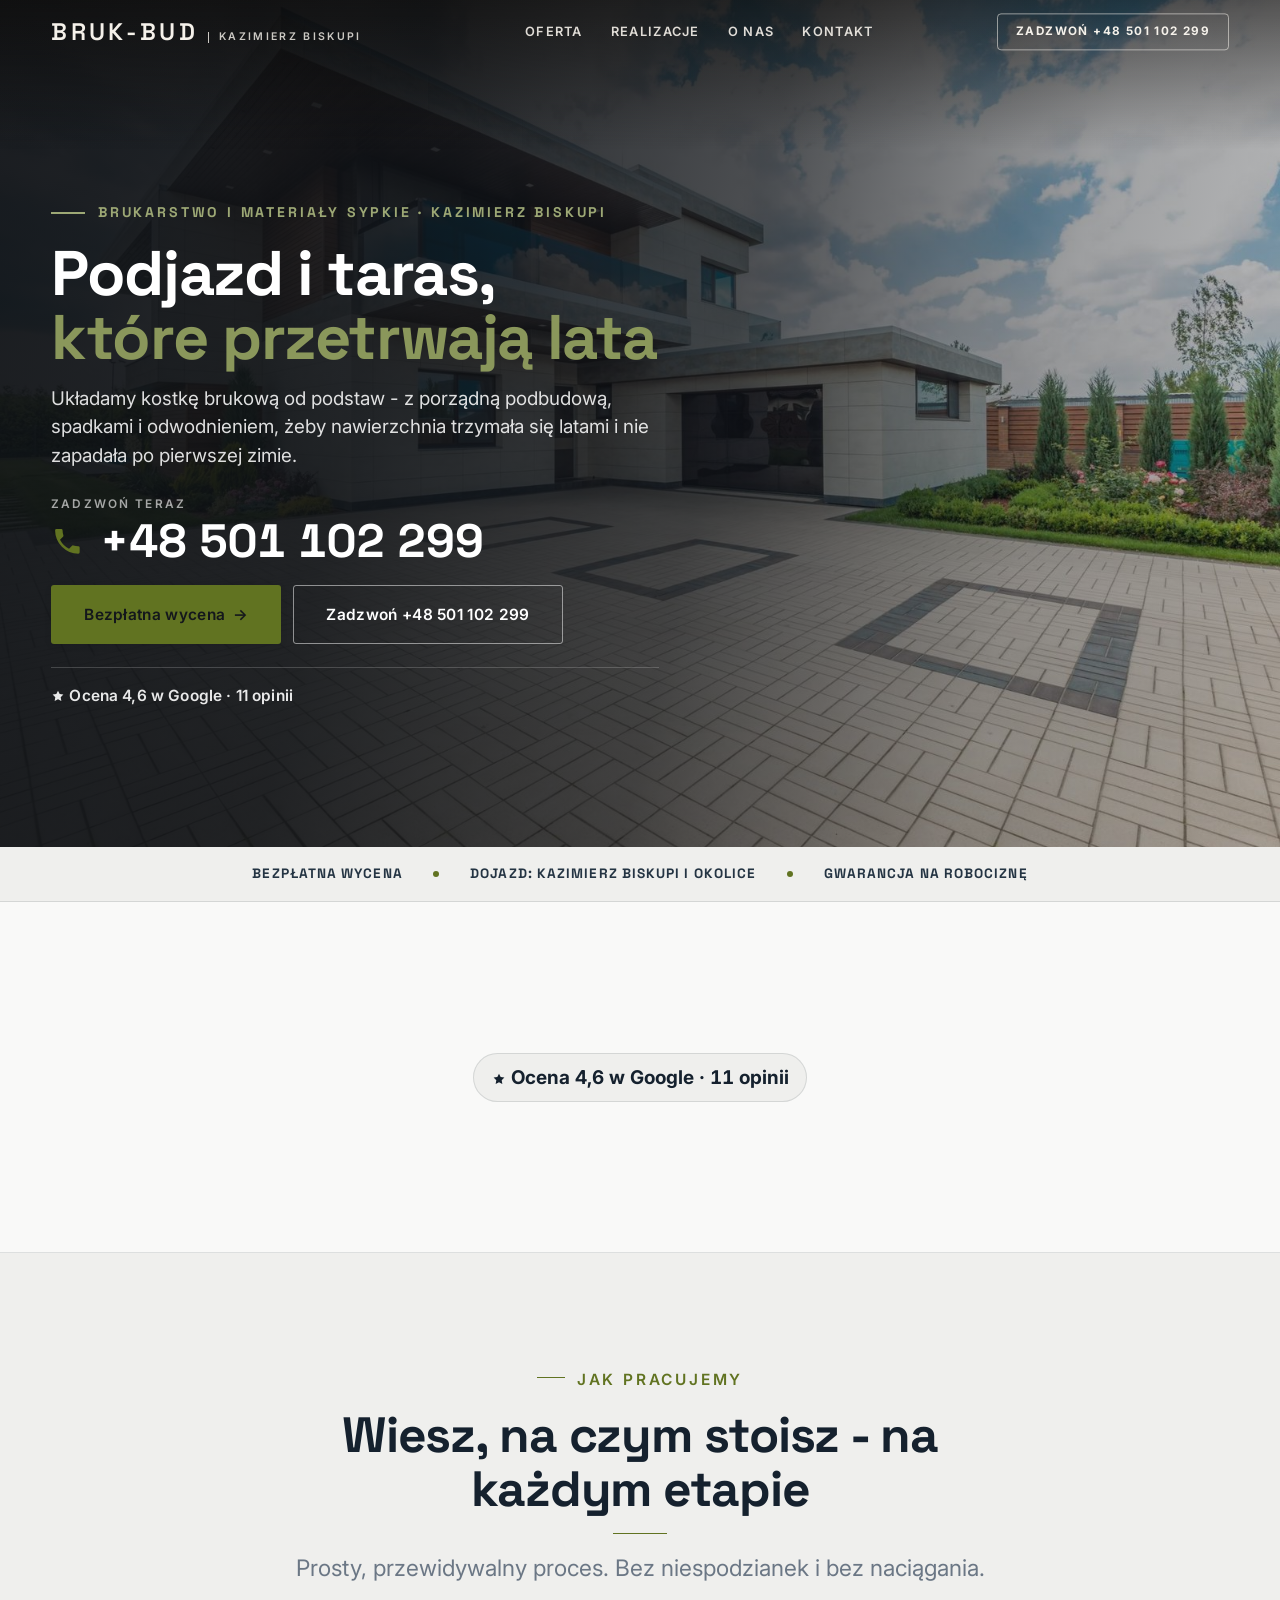
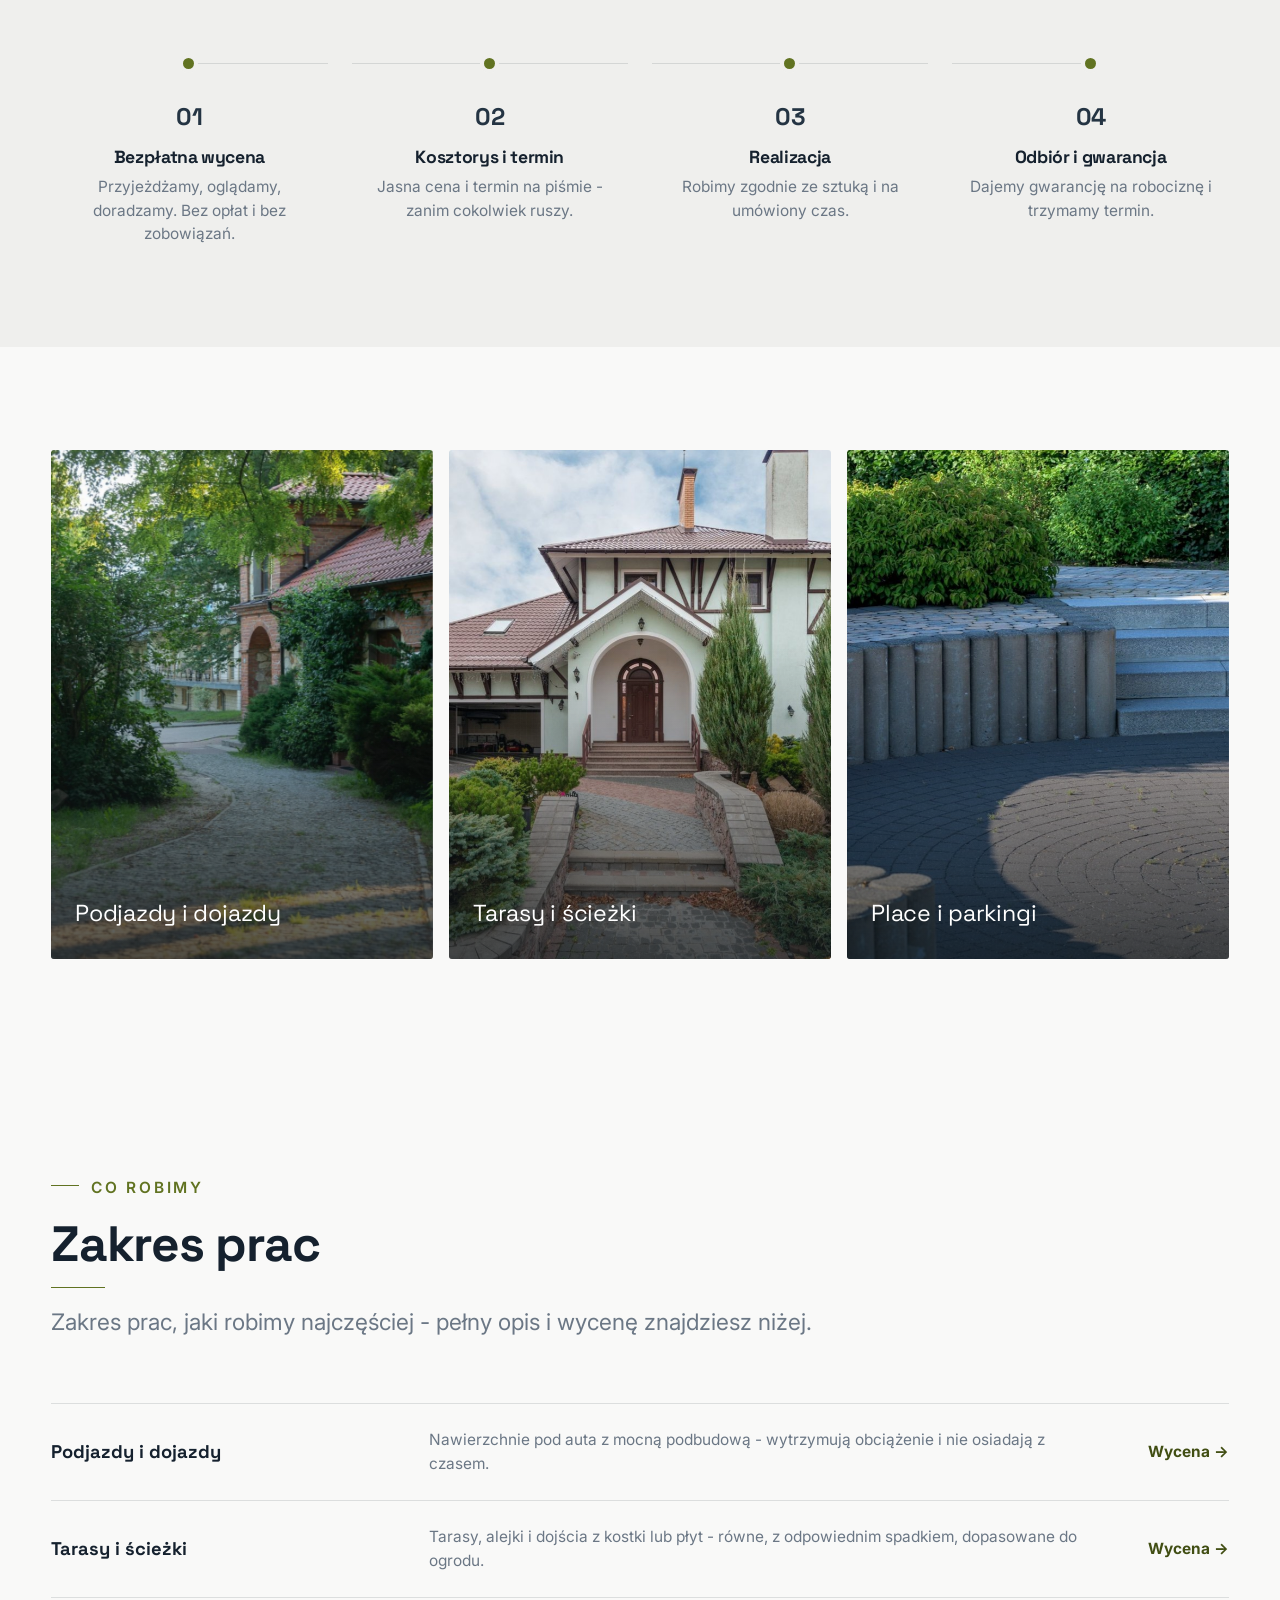
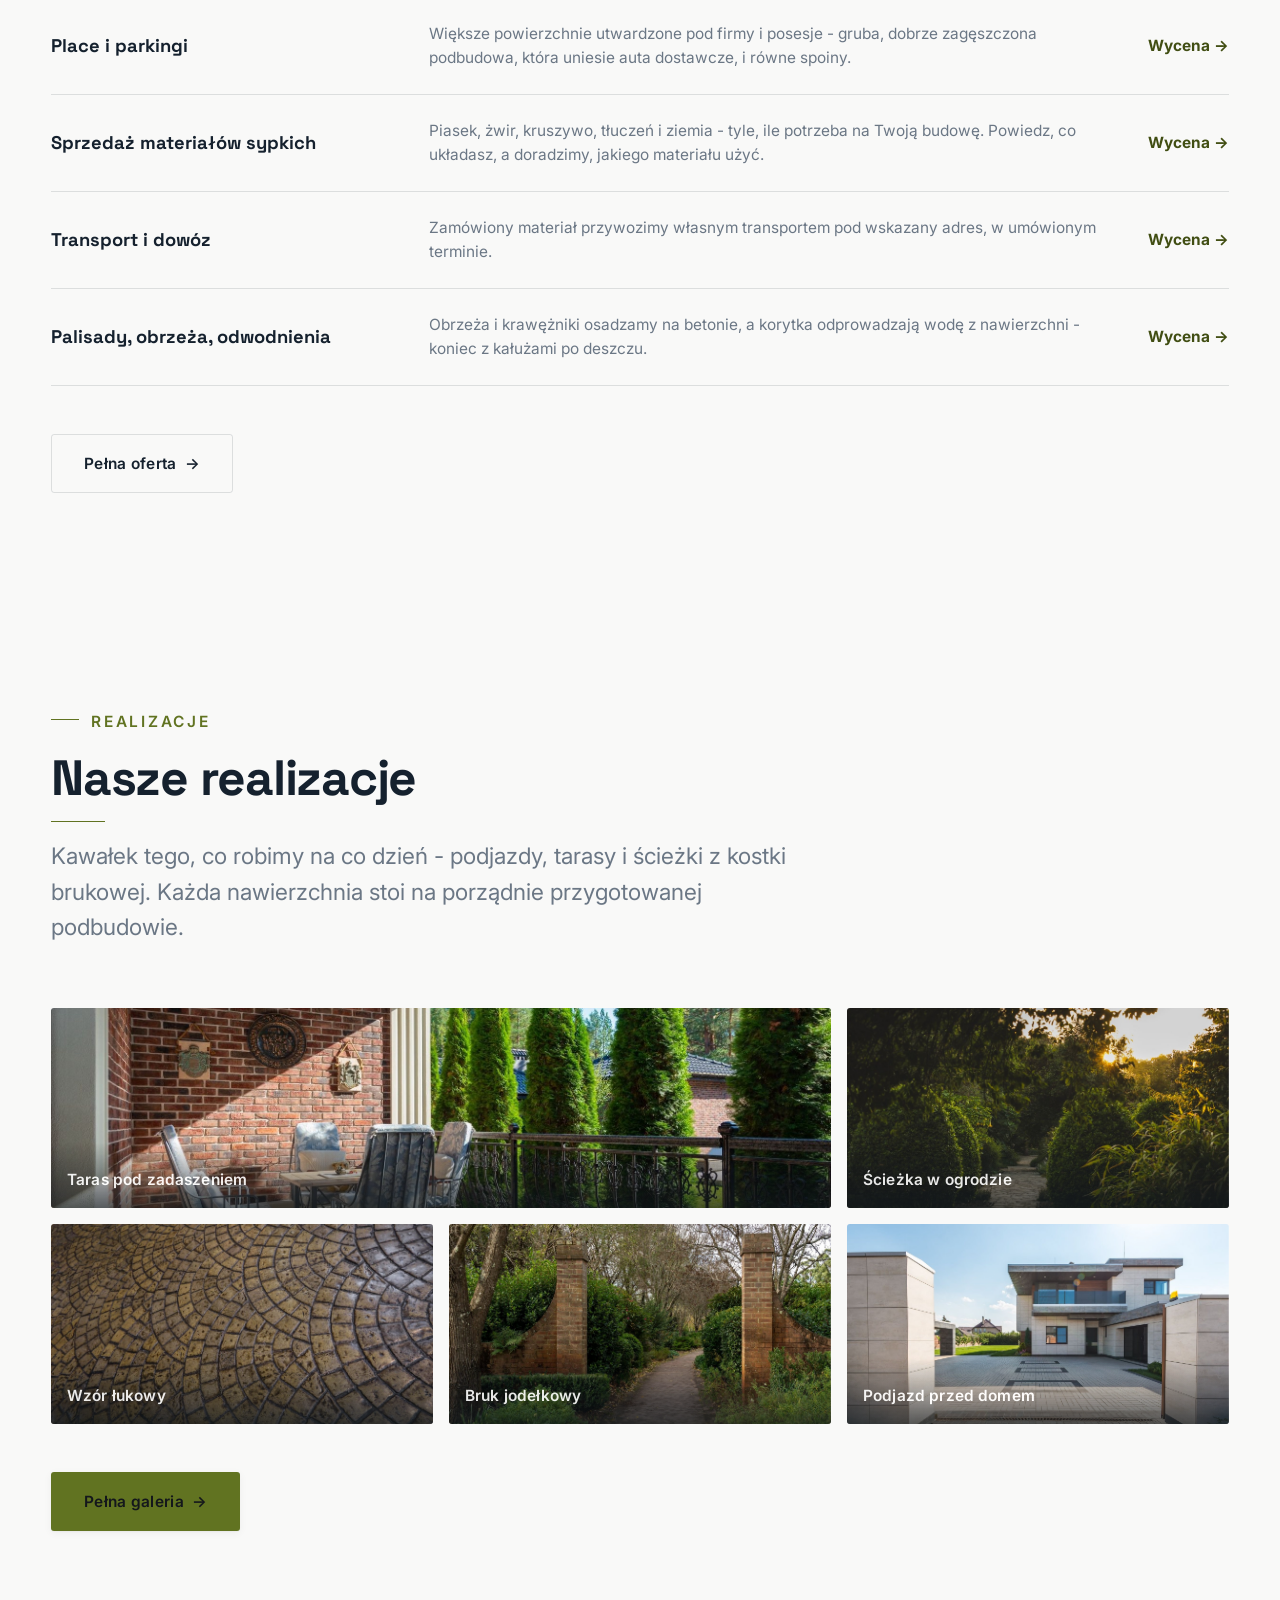
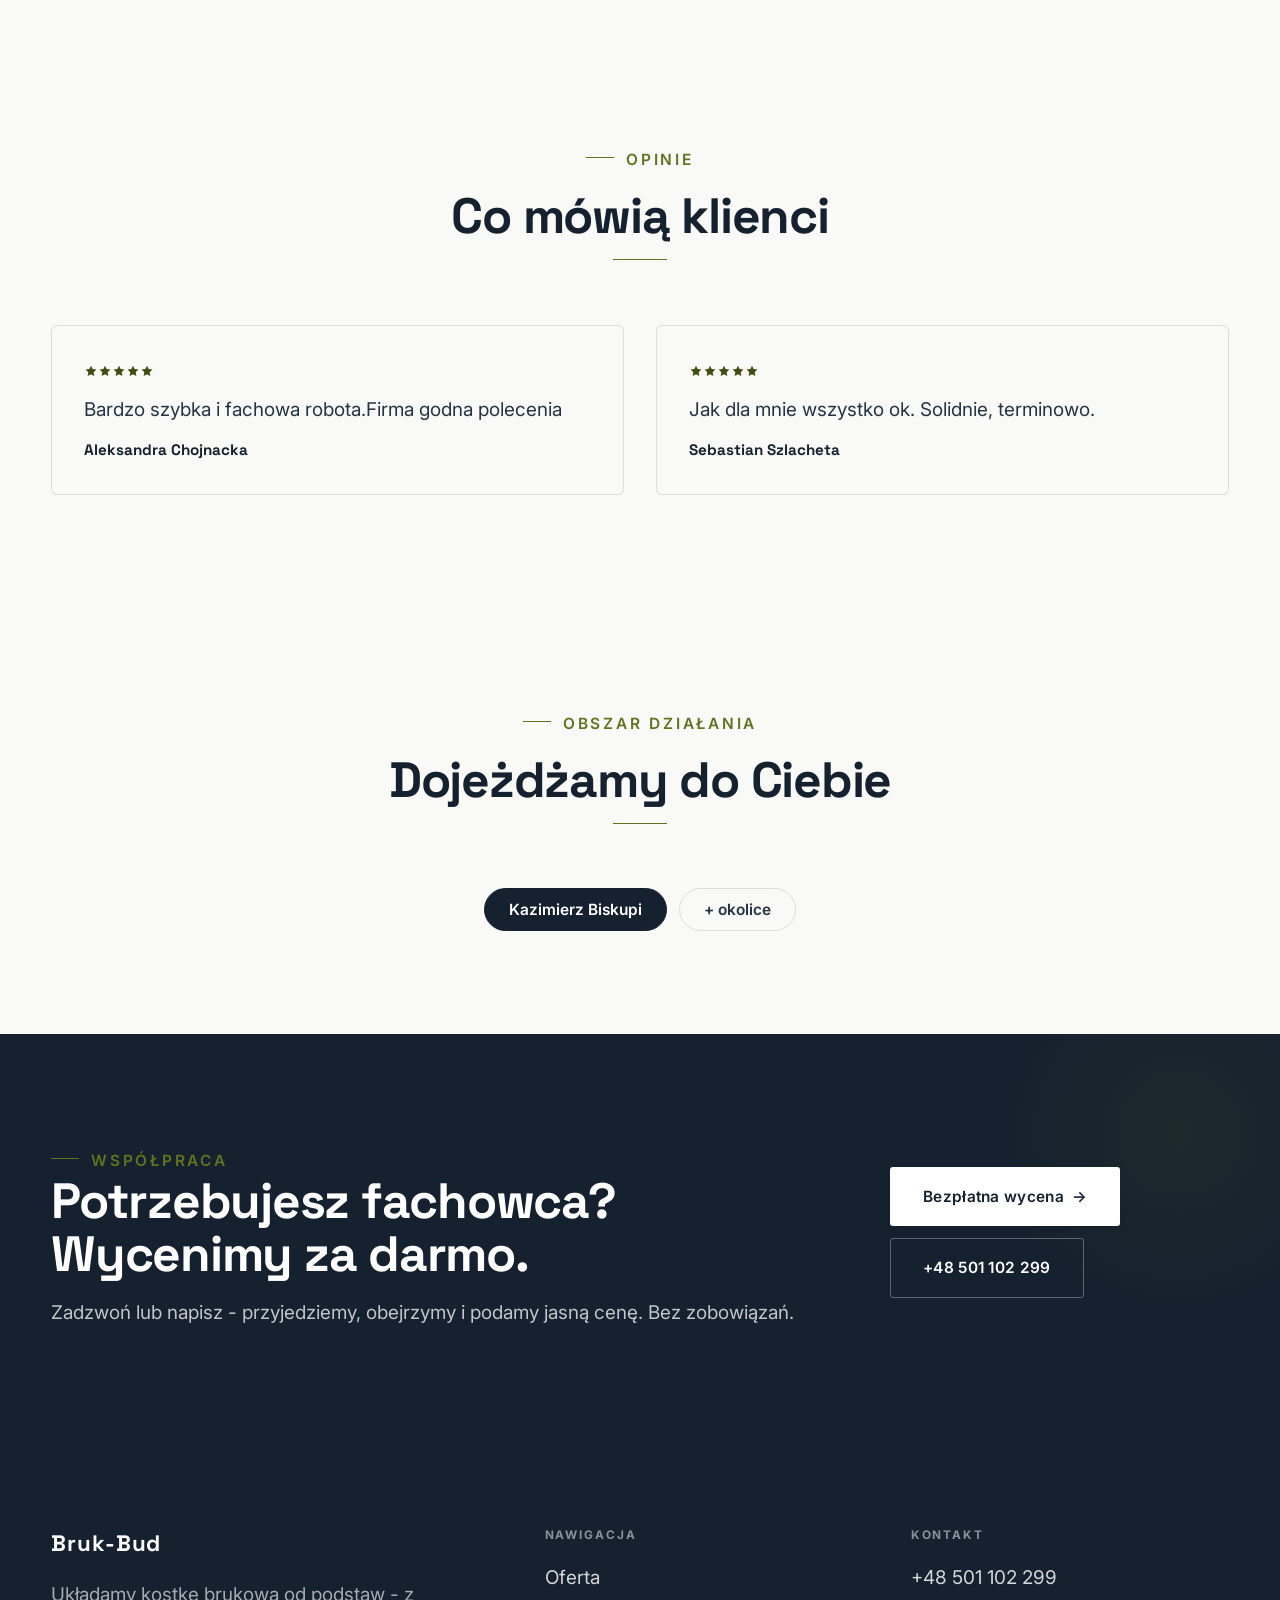
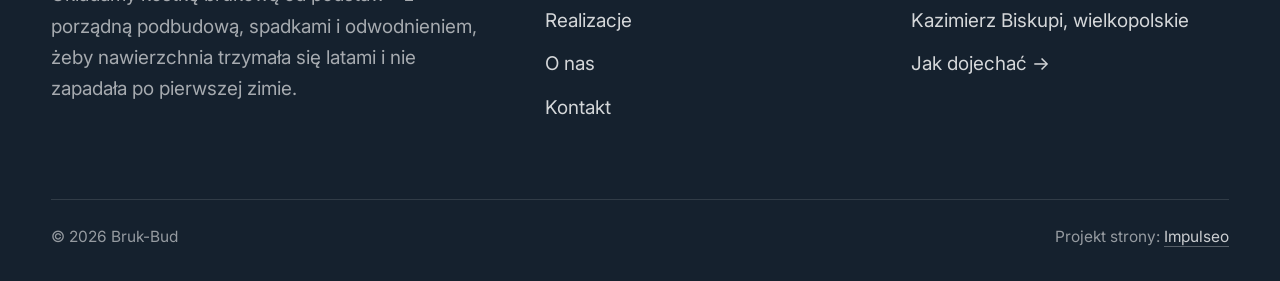
==== commit 554590fd: "Stopka: podpis Impulseo z linkiem + poprawka znikajacego napisu w naglowku" ====
--- a/index.html
+++ b/index.html
@@ -169,7 +169,7 @@
     </div>
     <div class="foot-bot">
       <span>© 2026 Bruk-Bud</span>
-      <span>Projekt strony: Krzysztof Brzeziński</span>
+      <span>Projekt strony: <a class="foot-credit" href="https://impulseo.pl" target="_blank" rel="noopener">Impulseo</a></span>
     </div>
   </div>
 </footer>
--- a/assets/styles.css
+++ b/assets/styles.css
@@ -1,7 +1,7 @@
 /* ============================================================
    STOLBASZ — premium, architektoniczny B2B fit-out
    Jasna paleta, zero brązu. System wg premium-web-craft.
-   Projekt strony: Krzysztof Brzeziński
+   Projekt strony: Impulseo (impulseo.pl)
    ============================================================ */
 
 :root{
@@ -989,3 +989,19 @@
 
 /* === auto-paleta ze zdjęć klienta (dopasowanie do estetyki socials) === */
 :root{--accent:#617321;--accent-d:#414E13;--accent-soft:rgba(97,115,33,0.10);--paper:#F9F9F8;--paper-2:#EFEFED;--paper-3:#E8E8E5;}
+
+
+/* ====== IMPULSEO-FIX-20260731 ======================================================
+   1) PODPIS w stopce jest teraz linkiem do impulseo.pl - ma być widocznie klikalny.
+   2) ŻYWY NAGŁÓWEK: warstwa przenikających kadrów (.mt-hero-layer) miała z-index:1, więc
+      lądowała NAD przyciemnieniem hero, a w rodzinie „fachowcy" nawet nad panelem z tekstem
+      (.hf-panel nie miał własnego z-index). Efekt: przy zmianie zdjęcia napis znikał i wracał.
+      Teraz warstwa idzie tam, gdzie zdjęcie tła (z-index:-2), a treść nagłówka dostaje twardy
+      z-index:3. Zmieniają się WYŁĄCZNIE zdjęcia w tle - napis stoi nieruchomo.
+      (hero-cine celowo pominięte: tam img ma z-index:0 i układ był poprawny.) */
+.foot-bot a.foot-credit{color:rgba(255,255,255,.78);text-decoration:none;border-bottom:1px solid rgba(255,255,255,.28)}
+.foot-bot a.foot-credit:hover{color:#fff;border-bottom-color:#fff}
+.hero-fach > img.mt-hero-layer,.hero-gastro > img.mt-hero-layer,.hero-auto > img.mt-hero-layer,
+.hero-dom > img.mt-hero-layer,.hero-studio > img.mt-hero-layer{z-index:-2}
+.hf-panel,.hf-inner,.hd-panel,.hk-panel,.ha-inner,.hs-inner,.hg-inner{position:relative;z-index:3}
+/* ====== koniec IMPULSEO-FIX-20260731 ====== */
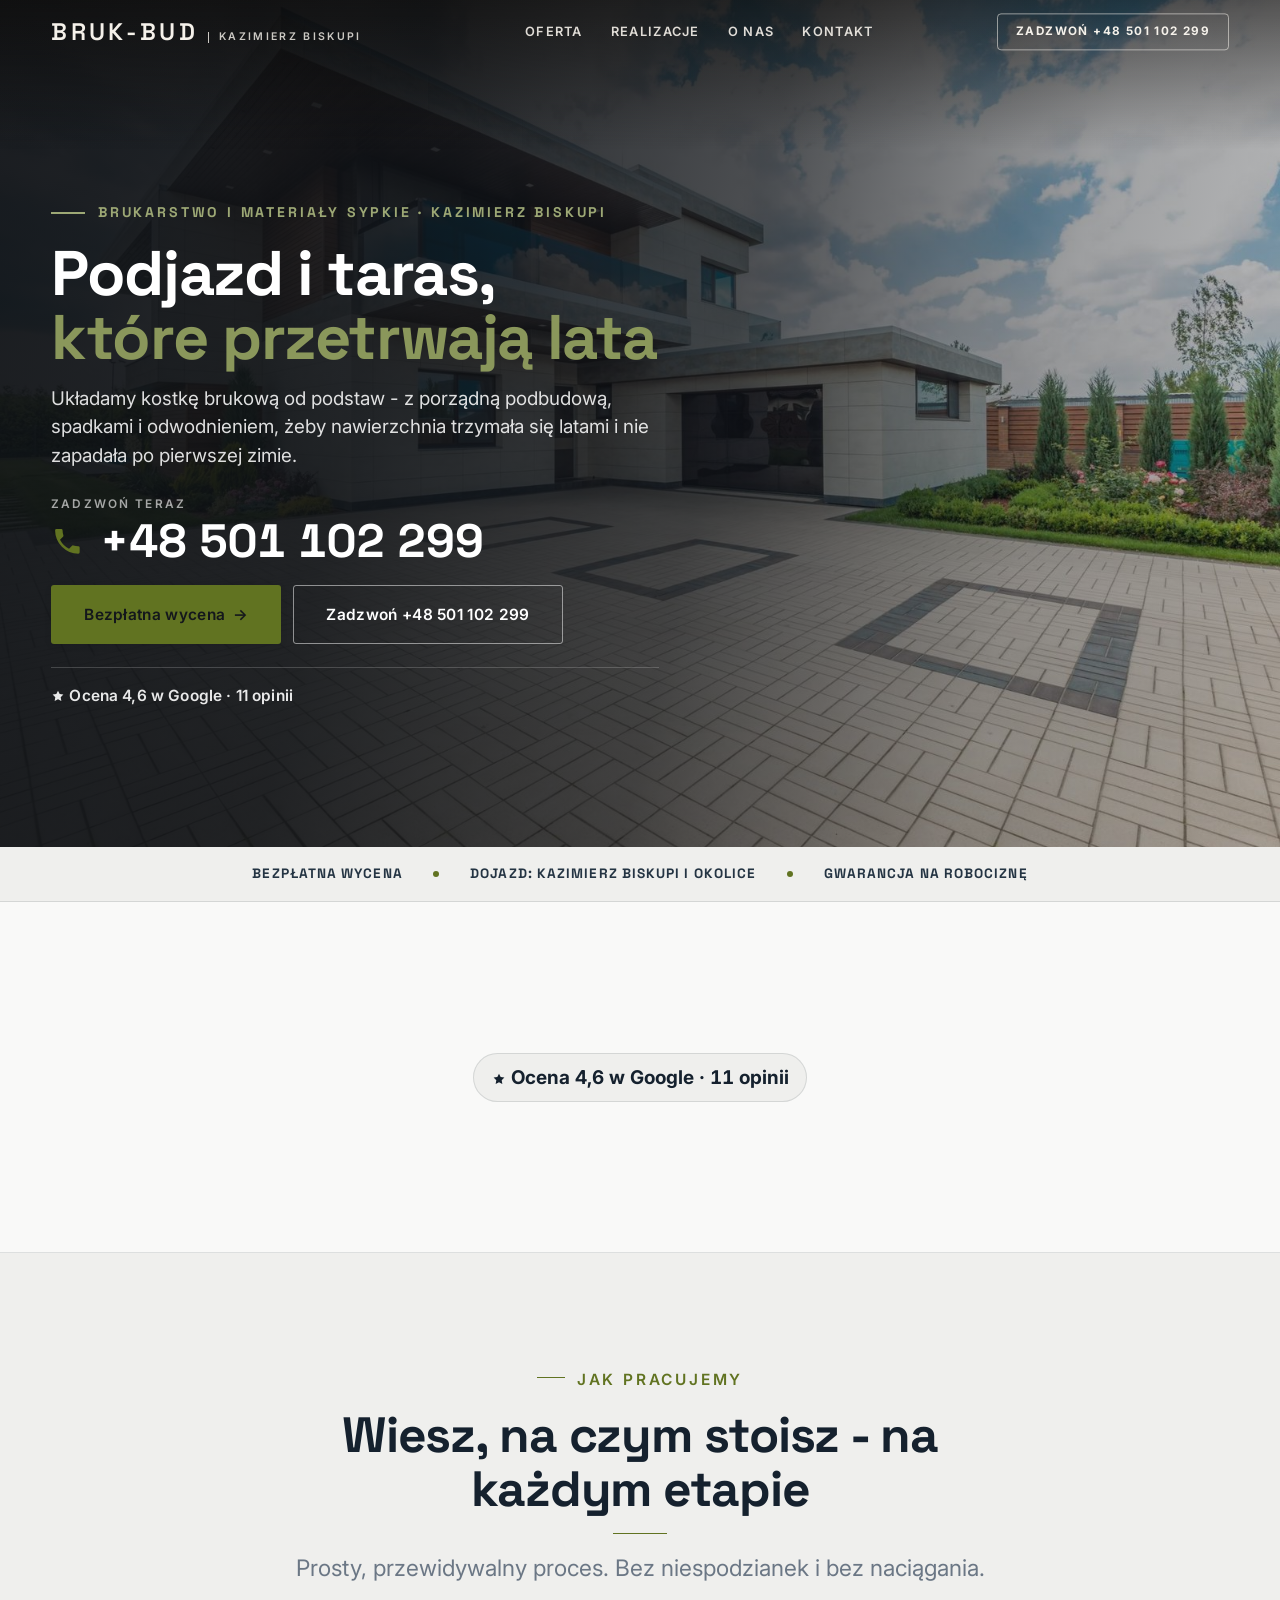
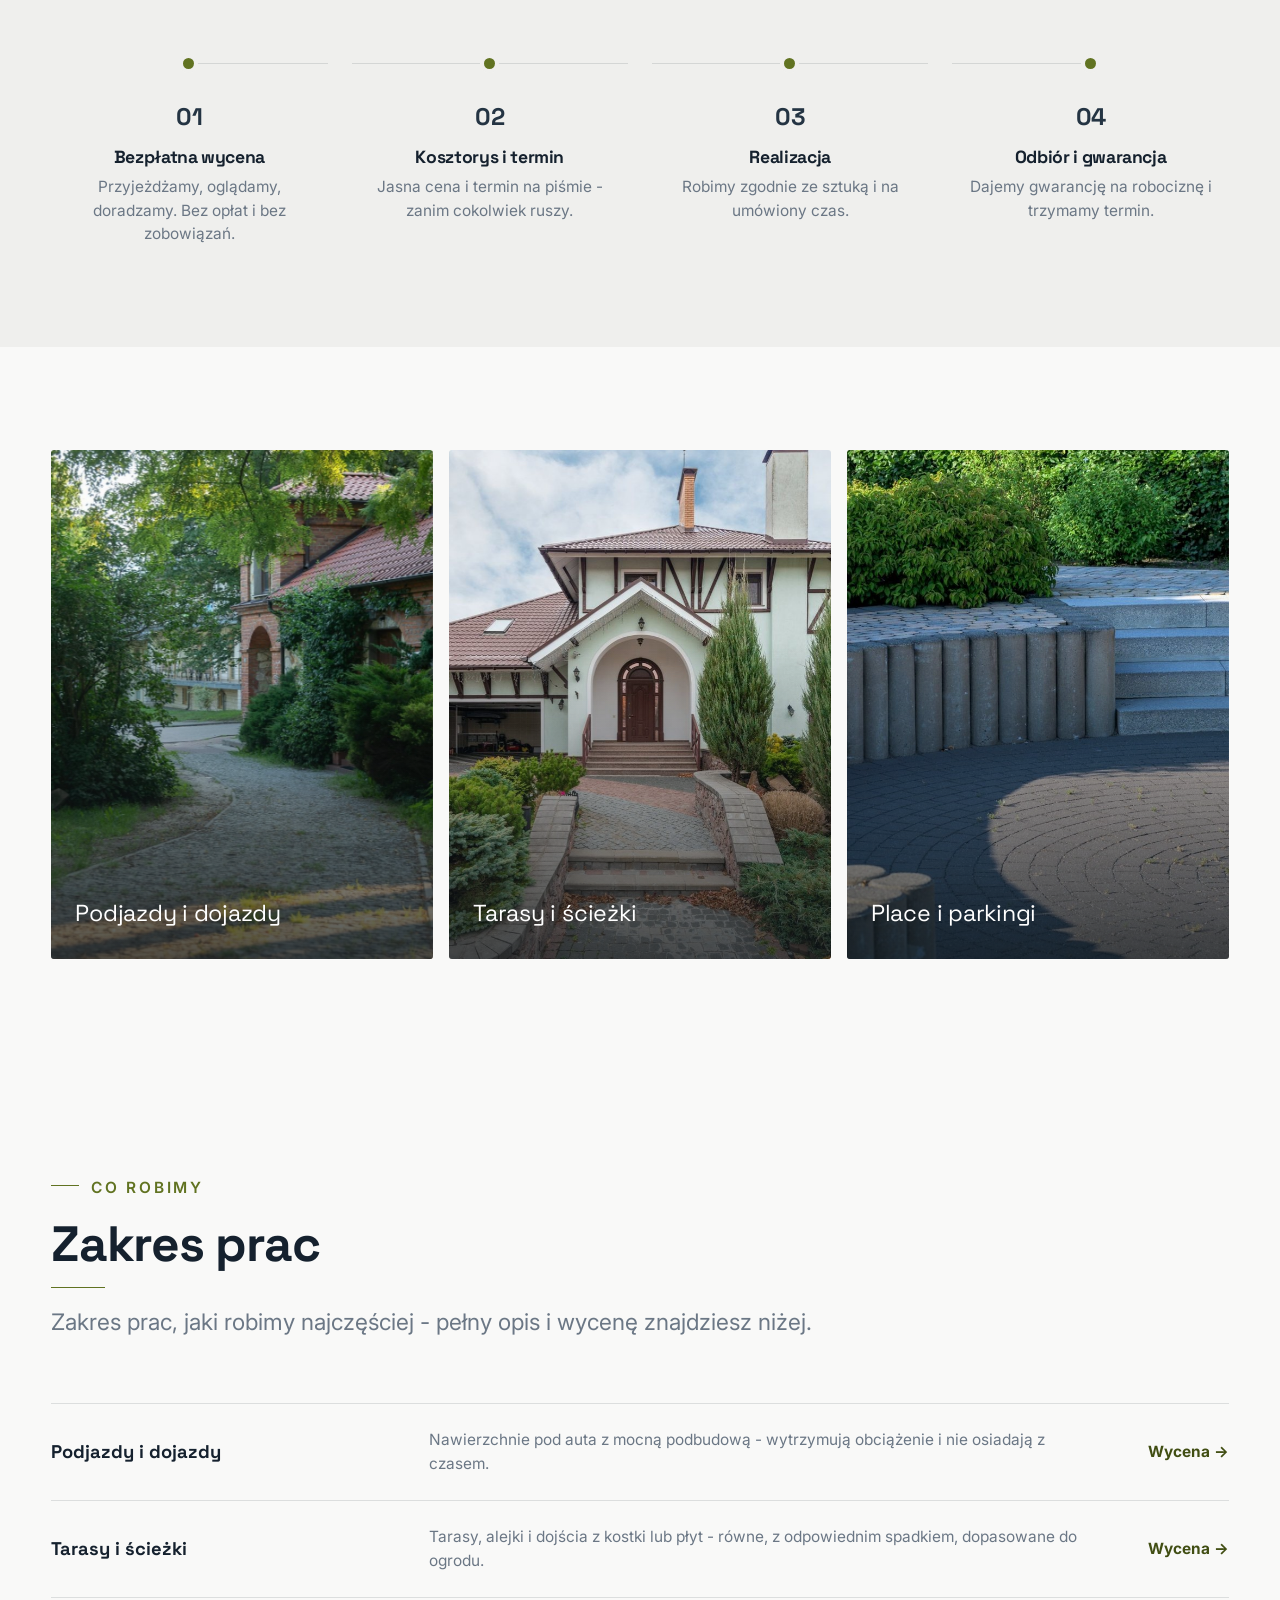
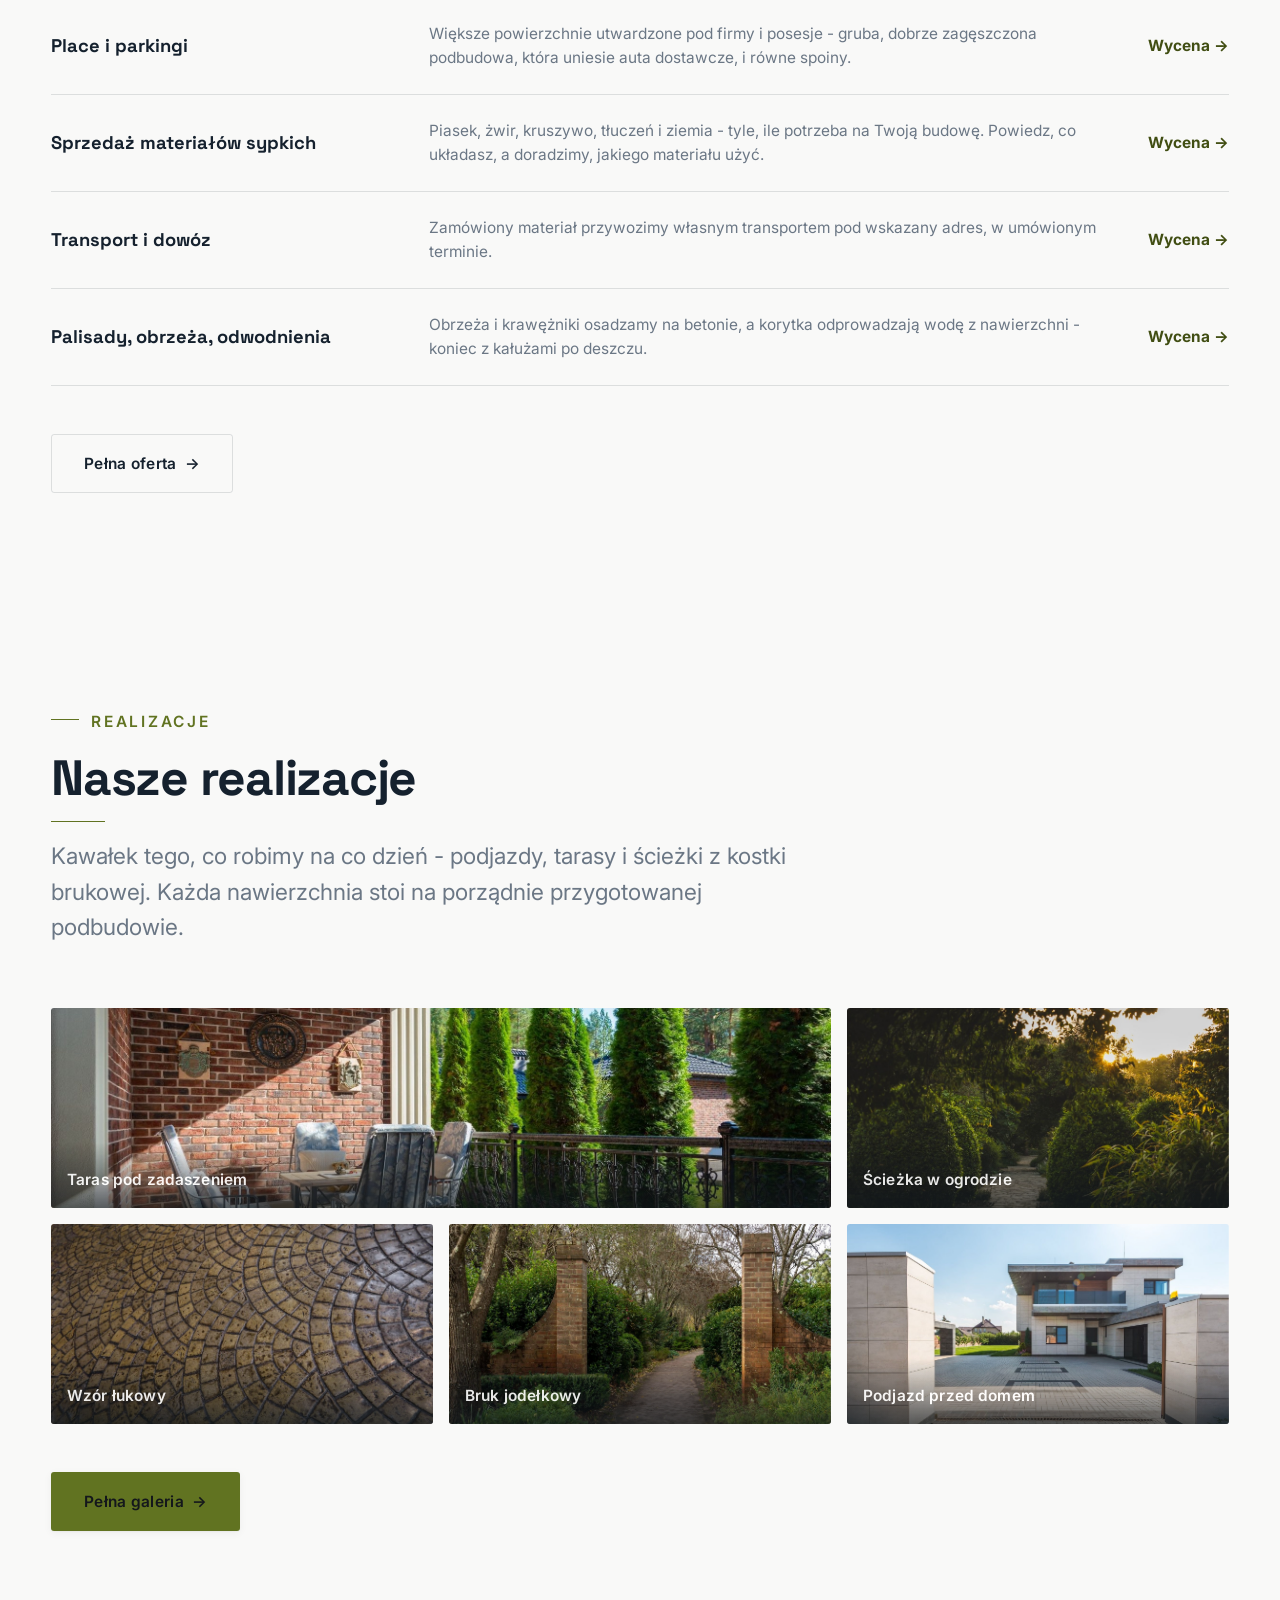
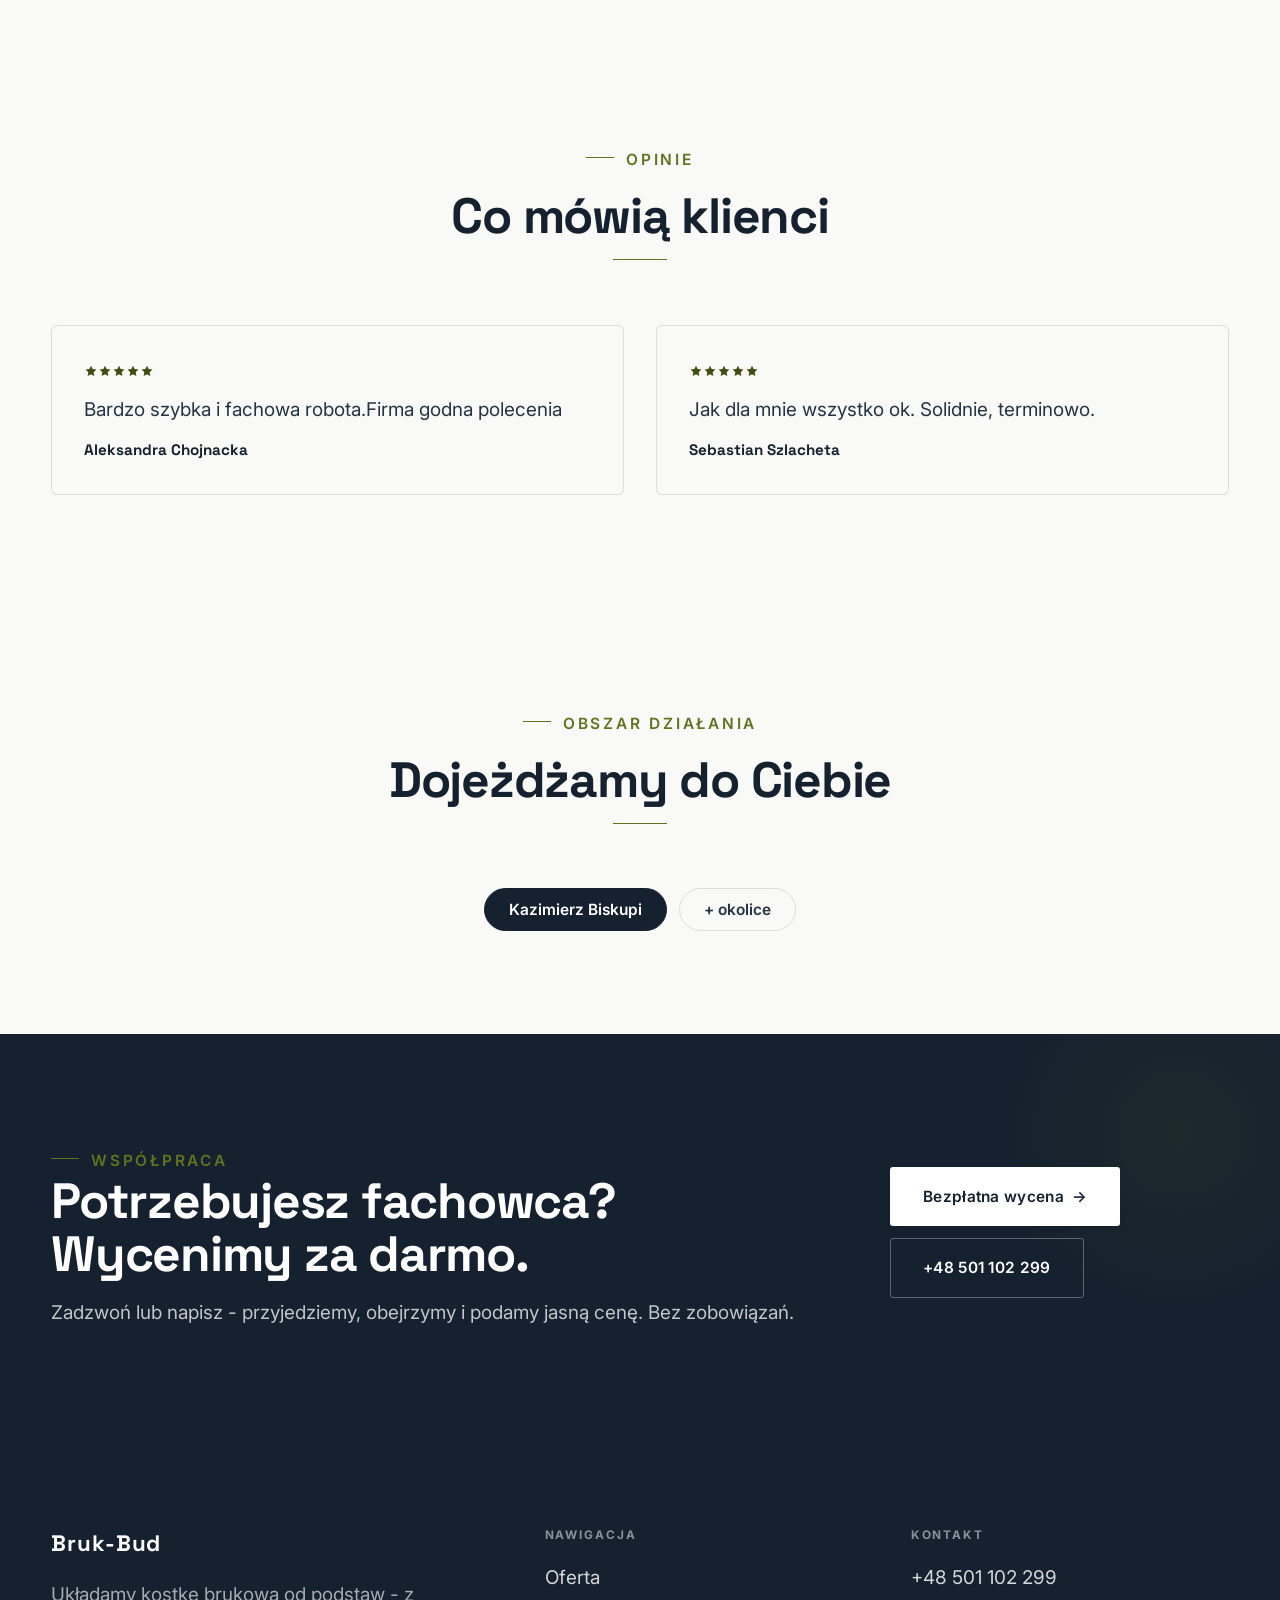
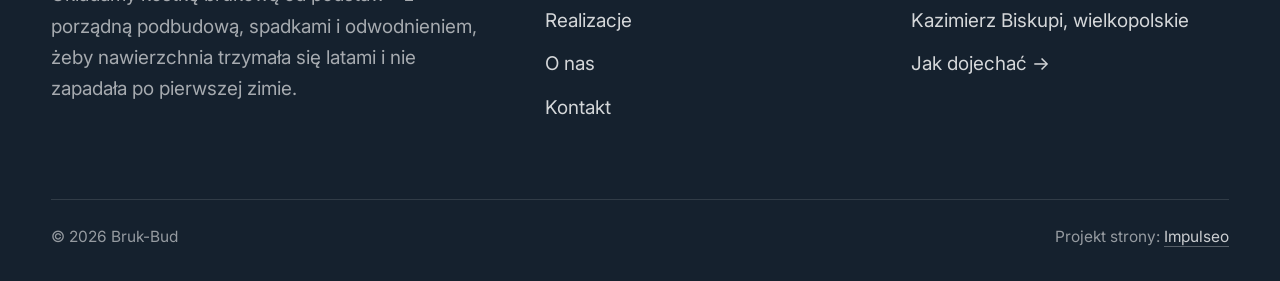
==== commit 03a84985: "Dema nie mogą wpadać do wyszukiwarek: noindex na wszystkich podstronach" ====
--- a/index.html
+++ b/index.html
@@ -1,6 +1,7 @@
 <!DOCTYPE html>
 <html lang="pl">
 <head>
+<meta name="robots" content="noindex, nofollow">
 <meta charset="UTF-8">
 <meta name="viewport" content="width=device-width, initial-scale=1.0">
 <title>Bruk-Bud - Brukarstwo i materiały sypkie · Kazimierz Biskupi</title>
